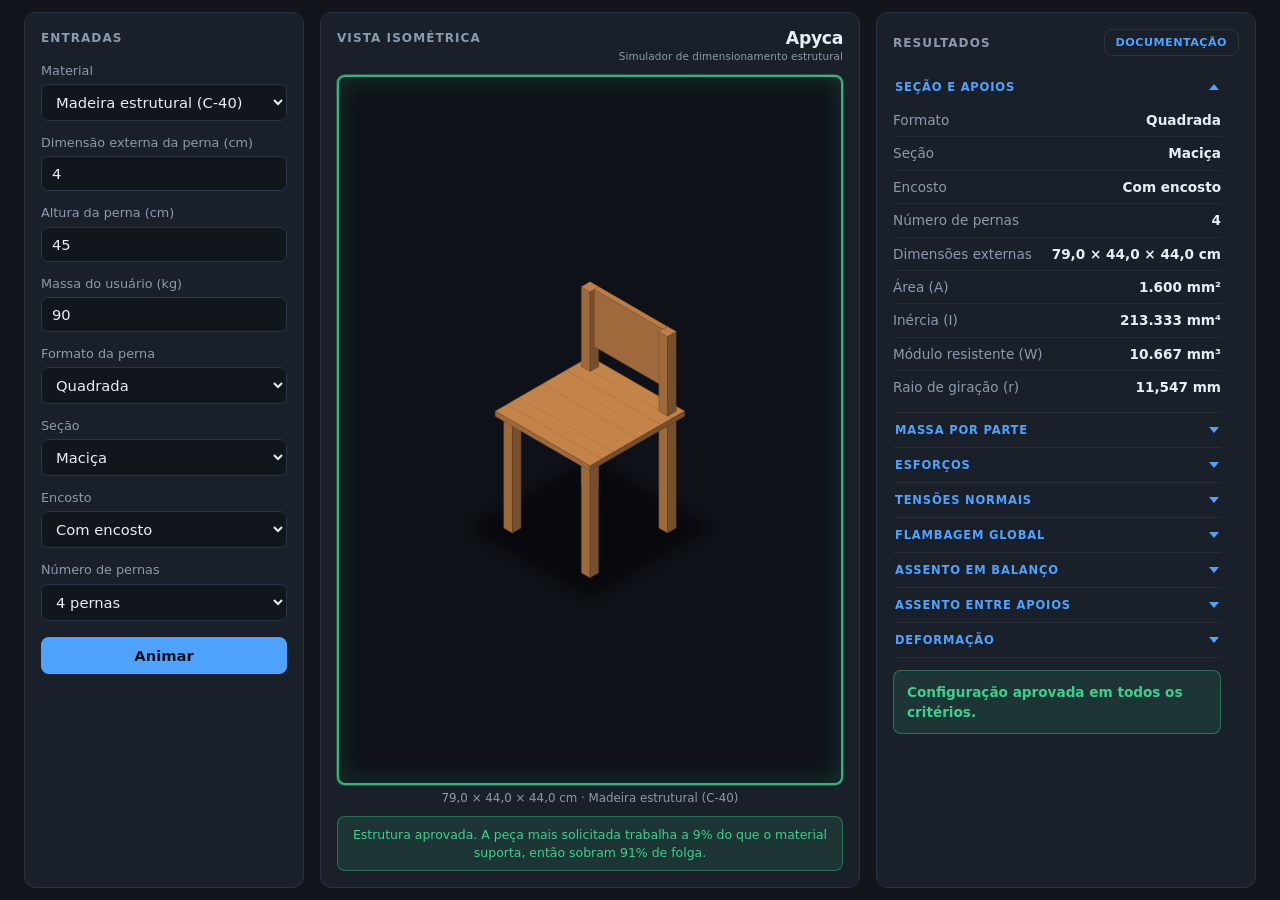
==== index.html @ f787b0fb "feat: restaura legenda de dimensoes e material sob a vista isometrica" ====
<!DOCTYPE html>
<html lang="pt-BR">
<head>
  <meta charset="UTF-8">
  <meta name="viewport" content="width=device-width, initial-scale=1.0">
  <title>Apyca — Simulador Estrutural</title>
  <link rel="stylesheet" href="css/style.css">
</head>
<body>

  <div id="erro-global"></div>

  <main class="layout">
    <section class="painel painel--entradas">
      <h2>Entradas</h2>
      <form id="form-cadeira" novalidate>
        <div class="campo">
          <label for="material">Material</label>
          <select id="material" name="material"></select>
        </div>

        <div class="campo">
          <label for="espessura">Dimensão externa da perna (cm)</label>
          <input id="espessura" name="espessura" type="number"
                 min="0.5" max="15" step="0.5" value="4">
        </div>

        <div class="campo">
          <label for="altura">Altura da perna (cm)</label>
          <input id="altura" name="altura" type="number"
                 min="20" max="120" step="1" value="45">
        </div>

        <div class="campo">
          <label for="massa">Massa do usuário (kg)</label>
          <input id="massa" name="massa" type="number"
                 min="10" max="250" step="1" value="90">
        </div>

        <div class="campo">
          <label for="forma">Formato da perna</label>
          <select id="forma" name="forma">
            <option value="quadrada" selected>Quadrada</option>
            <option value="redonda">Redonda</option>
          </select>
        </div>

        <div class="campo">
          <label for="secao">Seção</label>
          <select id="secao" name="secao">
            <option value="macica" selected>Maciça</option>
            <option value="tubular">Tubular (vazada)</option>
          </select>
        </div>

        <div class="campo" id="grupo-parede" hidden>
          <label for="parede">Parede do tubo (mm)</label>
          <input id="parede" name="parede" type="number"
                 min="0.5" max="75" step="0.5" value="3">
        </div>

        <div class="campo">
          <label for="encosto">Encosto</label>
          <select id="encosto" name="encosto">
            <option value="com" selected>Com encosto</option>
            <option value="sem">Sem encosto (banco)</option>
          </select>
        </div>

        <div class="campo">
          <label for="numPernas">Número de pernas</label>
          <select id="numPernas" name="numPernas">
            <option value="4" selected>4 pernas</option>
            <option value="1">1 perna (pedestal)</option>
          </select>
        </div>

        <button type="submit" class="botao botao--animar" id="botao-animar">
          Animar
        </button>
      </form>
    </section>

    <section class="painel painel--vista">
      <div class="topo-vista">
        <h2>Vista isométrica</h2>
        <div class="identidade">
          <span class="identidade__nome">Apyca</span>
          <span class="identidade__subtitulo">Simulador de dimensionamento estrutural</span>
        </div>
      </div>

      <div id="palco" class="palco"></div>

      <p id="legenda" class="legenda"></p>

      <p id="situacao" class="situacao" hidden></p>
    </section>

    <section class="painel painel--resultados">
      <div class="painel__cabecalho">
        <h2>Resultados</h2>
        <button type="button" class="botao botao--secundario botao--mini"
                id="abrir-memorial">Documentação</button>
      </div>
      <div id="resultado" class="resultado"></div>
    </section>
  </main>

  <dialog id="memorial-dialog" class="memorial">
    <div class="memorial__barra">
      <strong>Memorial de cálculo</strong>
      <div class="memorial__acoes">
        <button type="button" class="botao botao--secundario"
                id="memorial-imprimir">Imprimir</button>
        <button type="button" class="botao botao--secundario"
                id="memorial-fechar">Fechar</button>
      </div>
    </div>
    <div class="memorial__conteudo" id="memorial-conteudo"></div>
  </dialog>

  <script>
  (function(){
    var box = document.getElementById('erro-global');
    function show(msg){
      box.style.display = 'block';
      box.textContent += msg + '\n';
    }
    window.addEventListener('error', function(e){
      show('ERRO: ' + (e.message || 'falha de carregamento') +
           (e.filename ? '\n  em ' + e.filename + ':' + e.lineno : ''));
    }, true);
    window.addEventListener('unhandledrejection', function(e){
      show('PROMISE: ' + (e.reason && e.reason.message ? e.reason.message : e.reason));
    });
  })();
  </script>

  <script type="module" src="js/app.js"></script>
</body>
</html>
---- css/style.css ----
:root{
  --fundo:#12161c; --painel:#1a2029; --borda:#2a3341; --texto:#e7edf5;
  --fraco:#8b9aad; --acento:#4fa3ff; --ok:#3ecf8e; --erro:#f2555a;
}
*{box-sizing:border-box}

/* ---------- Janela travada ----------
 * body ocupa exatamente a altura da viewport e nao rola. Cada painel
 * administra o proprio conteudo; o palco encolhe para caber.
 * A excecao fica no media query do fim, onde volta o fluxo normal. */
body{
  margin:0;
  background:var(--fundo);
  color:var(--texto);
  font-family:system-ui,-apple-system,"Segoe UI",Roboto,sans-serif;
  line-height:1.5;
  height:100vh;
  height:100dvh;
  overflow:hidden;
}

.layout{
  display:grid;
  grid-template-columns:280px 1fr 380px;
  gap:16px;
  padding:12px 24px;
  height:100%;
  align-items:stretch;
}

.painel{
  background:var(--painel);
  border:1px solid var(--borda);
  border-radius:12px;
  padding:16px;
  display:flex;
  flex-direction:column;
  min-height:0;
}
.painel h2{
  margin:0 0 14px;
  font-size:.75rem;
  text-transform:uppercase;
  letter-spacing:.09em;
  color:var(--fraco);
  font-weight:600;
  flex:0 0 auto;
}

/* ---------- Coluna de entradas ---------- */
.painel--entradas{
  overflow-y:auto;
  scrollbar-width:thin;
  scrollbar-color:var(--borda) transparent;
}
.painel--entradas form{min-height:0}

/* ---------- Coluna da vista ---------- */
.painel--vista{overflow:hidden}

.topo-vista{
  display:flex;
  align-items:flex-start;
  justify-content:space-between;
  gap:16px;
  margin-bottom:12px;
  flex:0 0 auto;
}
.topo-vista h2{margin:0}

/* Identidade a direita do titulo: sai de baixo do desenho, onde
   empurrava o subtitulo para fora da tela. */
.identidade{
  text-align:right;
  line-height:1.12;
  flex:0 0 auto;
}
.identidade__nome{
  display:block;
  font-size:1.08rem;
  font-weight:700;
  letter-spacing:-.02em;
}
.identidade__subtitulo{
  display:block;
  margin-top:3px;
  font-size:.65rem;
  color:var(--fraco);
  letter-spacing:.01em;
}

/* ---------- Palco ----------
 * flex:1 com min-height:0 e o SVG em position:absolute fazem o desenho
 * letterboxar no espaco que sobrar. Nunca estoura a altura. */
.palco{
  position:relative;
  flex:1 1 auto;
  min-height:0;
  display:flex;
  align-items:center;
  justify-content:center;
  background:#0e1218;
  border-radius:8px;
  border:2px solid transparent;
  overflow:hidden;
  transition:border-color .25s ease, box-shadow .25s ease;
}
.palco svg{
  position:absolute;
  inset:0;
  display:block;
  width:100%;
  height:100%;
}
.palco__vazio{
  margin:0;
  padding:0 24px;
  max-width:34ch;
  text-align:center;
  font-size:.8rem;
  color:var(--fraco);
}

.palco--seguro{
  border-color:rgba(62,207,142,.85);
  box-shadow:0 0 0 1px rgba(62,207,142,.3),
             0 0 26px rgba(62,207,142,.18) inset;
}
.palco--risco{
  border-color:rgba(242,85,90,.9);
  box-shadow:0 0 0 1px rgba(242,85,90,.3),
             0 0 26px rgba(242,85,90,.18) inset;
}

/* ---------- Legenda de dimensões ----------
   Fica fora do palco porque a animação redesenha só o SVG durante a ruína.
   flex:0 0 auto garante que ela nunca seja comprimida: quem cede altura é
   o palco, que tem flex:1. nowrap + ellipsis evita que ela quebre em duas
   linhas em coluna estreita, o que roubaria altura do desenho. */
.legenda{
  flex:0 0 auto;
  margin:6px 0 0;
  text-align:center;
  font-size:.74rem;
  line-height:1.3;
  color:var(--fraco);
  font-variant-numeric:tabular-nums;
  white-space:nowrap;
  overflow:hidden;
  text-overflow:ellipsis;
}

/* ---------- Situacao em linguagem simples ---------- */
.situacao{
  flex:0 0 auto;
  margin:10px 0 0;
  padding:9px 12px;
  border-radius:8px;
  font-size:.78rem;
  line-height:1.4;
  text-align:center;
}
.situacao[hidden]{display:none}
.situacao--ok{
  background:rgba(62,207,142,.12);
  border:1px solid rgba(62,207,142,.4);
  color:var(--ok);
}
.situacao--risco{
  background:rgba(242,85,90,.12);
  border:1px solid rgba(242,85,90,.4);
  color:var(--erro);
}
.situacao--aviso{
  background:rgba(79,163,255,.12);
  border:1px solid rgba(79,163,255,.4);
  color:var(--acento);
}

/* ---------- Coluna de resultados ---------- */
.painel--resultados{overflow:hidden}

.painel__cabecalho{
  display:flex;
  align-items:center;
  justify-content:space-between;
  gap:12px;
  margin-bottom:14px;
  flex:0 0 auto;
}
.painel__cabecalho h2{margin:0}

.resultado{
  flex:1 1 auto;
  min-height:0;
  overflow-y:auto;
  overflow-x:hidden;
  padding-right:8px;
  scrollbar-gutter:stable;
  scrollbar-width:thin;
  scrollbar-color:var(--borda) transparent;
}
.resultado::-webkit-scrollbar{width:8px}
.resultado::-webkit-scrollbar-track{background:transparent}
.resultado::-webkit-scrollbar-thumb{background:var(--borda);border-radius:999px}
.resultado::-webkit-scrollbar-thumb:hover{background:#3a4658}

/* ---------- Gavetas ---------- */
.gaveta{border-bottom:1px solid rgba(42,51,65,.7)}

.gaveta__cabecalho{
  width:100%;
  display:flex;
  align-items:center;
  justify-content:space-between;
  gap:12px;
  padding:10px 2px;
  background:none;
  border:none;
  color:var(--acento);
  font-family:inherit;
  font-size:.72rem;
  font-weight:600;
  text-transform:uppercase;
  letter-spacing:.07em;
  text-align:left;
  cursor:pointer;
}
.gaveta__cabecalho:hover{color:#7dbcff}
.gaveta__cabecalho:focus-visible{
  outline:2px solid var(--acento);
  outline-offset:3px;
  border-radius:6px;
}

.gaveta__seta{
  flex:0 0 auto;
  width:0;
  height:0;
  border-left:5px solid transparent;
  border-right:5px solid transparent;
  border-top:6px solid currentColor;
  transition:transform .22s ease;
}
.gaveta.is-aberta .gaveta__seta{transform:rotate(180deg)}

.gaveta__corpo{padding-bottom:8px}
.gaveta__corpo[hidden]{display:none}

/* ---------- Linhas e veredito ---------- */
.linha{
  display:flex;
  justify-content:space-between;
  gap:14px;
  padding:6px 0;
  border-bottom:1px solid rgba(42,51,65,.6);
  font-size:.85rem;
}
.linha:last-child{border-bottom:none}
.rotulo{color:var(--fraco)}
.valor{font-variant-numeric:tabular-nums;font-weight:600;text-align:right}

.veredito{
  margin-top:12px;
  padding:11px 13px;
  border-radius:8px;
  font-size:.85rem;
  font-weight:600;
}
.veredito--ok{
  background:rgba(62,207,142,.12);
  border:1px solid rgba(62,207,142,.4);
  color:var(--ok);
}
.veredito--erro{
  background:rgba(242,85,90,.12);
  border:1px solid rgba(242,85,90,.4);
  color:var(--erro);
}
.veredito ul{margin:8px 0 0;padding-left:18px;font-weight:400}

.aviso-painel{
  margin:0;
  font-size:.82rem;
  color:var(--fraco);
  line-height:1.5;
}

/* ---------- Entradas ---------- */
.campo{margin-bottom:12px}
.campo[hidden]{display:none}
.campo label{display:block;font-size:.8rem;color:var(--fraco);margin-bottom:4px}
.campo input,.campo select{
  width:100%;
  padding:8px 10px;
  background:#11161d;
  border:1px solid var(--borda);
  border-radius:7px;
  color:var(--texto);
  font-size:.92rem;
  font-family:inherit;
}
.campo input::placeholder{color:#5b6675}
.campo input:focus,.campo select:focus{outline:none;border-color:var(--acento)}

.botao{
  width:100%;
  padding:10px;
  margin-top:4px;
  background:var(--acento);
  color:#08121f;
  border:none;
  border-radius:8px;
  font-size:.92rem;
  font-weight:650;
  cursor:pointer;
  font-family:inherit;
}
.botao:hover{filter:brightness(1.08)}
.botao--secundario{background:transparent;color:var(--acento);border:1px solid var(--borda)}
.botao--secundario:hover{background:rgba(79,163,255,.1);filter:none}
.botao--mini{
  width:auto;
  padding:6px 11px;
  margin:0;
  font-size:.7rem;
  letter-spacing:.04em;
  text-transform:uppercase;
}
.botao--acao{
  letter-spacing:.05em;
  text-transform:uppercase;
  font-size:.8rem;
}

/* ---------- Joinhas flutuantes ---------- */
.joinhas{
  position:fixed;
  inset:0;
  z-index:80;
  pointer-events:none;
  overflow:hidden;
}
.joinha{
  position:absolute;
  bottom:-14vh;
  line-height:1;
  opacity:0;
  will-change:transform,opacity;
  filter:drop-shadow(0 3px 8px rgba(0,0,0,.45));
  animation:joinha-sobe var(--dur,2200ms) cubic-bezier(.22,.68,.32,1)
            var(--atraso,0ms) forwards;
}
@keyframes joinha-sobe{
  0%{
    opacity:0;
    transform:translate3d(0,0,0) scale(.55) rotate(0deg);
  }
  14%{opacity:1}
  68%{
    opacity:1;
    transform:translate3d(calc(var(--deriva,0px) * .55),-72vh,0)
              scale(1) rotate(calc(var(--giro,0deg) * .5));
  }
  100%{
    opacity:0;
    transform:translate3d(var(--deriva,0px),-118vh,0)
              scale(1.06) rotate(var(--giro,0deg));
  }
}
@media(prefers-reduced-motion: reduce){
  .joinha{animation:none;opacity:0}
}

/* ---------- Faixa de erro ---------- */
#erro-global{
  display:none;
  position:fixed;
  left:16px;
  right:16px;
  bottom:16px;
  z-index:90;
  padding:14px 16px;
  border-radius:8px;
  background:rgba(242,85,90,.14);
  border:1px solid rgba(242,85,90,.5);
  color:#ffd7d8;
  font-family:ui-monospace,monospace;
  font-size:.82rem;
  white-space:pre-wrap;
}

/* ---------- Diálogo do memorial ---------- */
dialog.memorial{
  width:min(880px,94vw);
  max-height:88vh;
  padding:0;
  border:1px solid var(--borda);
  border-radius:12px;
  background:#fff;
  color:#111;
}
dialog.memorial::backdrop{background:rgba(0,0,0,.62)}

.memorial__barra{
  position:sticky;
  top:0;
  z-index:2;
  display:flex;
  align-items:center;
  justify-content:space-between;
  gap:12px;
  padding:12px 20px;
  background:var(--painel);
  color:var(--texto);
  border-bottom:1px solid var(--borda);
}
.memorial__barra strong{
  font-size:.78rem;
  text-transform:uppercase;
  letter-spacing:.08em;
}
.memorial__acoes{display:flex;gap:8px}
.memorial__acoes .botao{padding:7px 13px;font-size:.8rem;margin:0;width:auto}

.memorial__conteudo{
  padding:30px 38px 42px;
  overflow-y:auto;
  max-height:calc(88vh - 57px);
  scrollbar-gutter:stable;
}

/* ---------- Documento do memorial ---------- */
.memorial__conteudo h1{font-size:1.35rem;margin:0 0 4px;letter-spacing:-.01em}
.memorial__conteudo .mem-sub{
  color:#5a6472;
  font-size:.85rem;
  margin:0 0 24px;
  padding-bottom:12px;
  border-bottom:1px solid #cfd6e0;
}

.mem-figura{margin:0 auto 26px;text-align:center;break-inside:avoid}
.mem-figura__palco{
  display:block;
  width:100%;
  max-width:360px;
  margin:0 auto;
  padding:0;
  border:none;
  background:transparent;
  line-height:0;
}
.mem-figura__palco svg{display:block;width:100%;height:auto}
.mem-figura__legenda{
  margin:8px 0 0;
  font-size:.76rem;
  color:#4a5460;
  line-height:1.4;
  font-variant-numeric:tabular-nums;
}
.mem-figura__legenda strong{color:#2a3440}
.mem-figura__eixos{color:#6b7480;font-size:.71rem}

.mem-sec{margin:0 0 24px}
.mem-sec h2{
  font-size:.8rem;
  text-transform:uppercase;
  letter-spacing:.06em;
  color:#1a4f8f;
  margin:0 0 10px;
  padding-bottom:5px;
  border-bottom:1px solid #cfd6e0;
}

.mem-tab{width:100%;border-collapse:collapse;font-size:.79rem}
.mem-tab caption{
  caption-side:top;
  text-align:left;
  font-weight:600;
  font-size:.76rem;
  color:#3a4450;
  padding-bottom:5px;
}
.mem-tab th,.mem-tab td{
  padding:5px 8px;
  border-bottom:1px solid #e3e8ee;
  text-align:left;
  vertical-align:top;
}
.mem-tab th{font-weight:500;color:#2a3440}
.mem-tab thead th{
  font-size:.7rem;
  text-transform:uppercase;
  letter-spacing:.04em;
  color:#5a6472;
  border-bottom:1px solid #cfd6e0;
}
.mem-tab .num{
  text-align:right;
  font-variant-numeric:tabular-nums;
  white-space:nowrap;
  font-weight:600;
}
.mem-tab .form{font-family:ui-monospace,monospace;font-size:.74rem;color:#2a3440}
.mem-tab .subst{font-family:ui-monospace,monospace;font-size:.71rem;color:#5a6472}
.mem-tab .un{color:#6b7480;font-size:.71rem;font-weight:400}

.mem-parecer{padding:11px 15px;border-radius:8px;font-size:.84rem;font-weight:600;margin:0}
.mem-parecer--ok{background:#e8f8f0;border:1px solid #a8dfc4;color:#1c7a52}
.mem-parecer--erro{background:#fdecec;border:1px solid #f3b8b8;color:#a02222}
.mem-parecer ul{margin:7px 0 0;padding-left:18px;font-weight:400}

.mem-notas{font-size:.77rem;color:#4a5460;margin:0;padding-left:18px}
.mem-notas li{margin-bottom:6px}
.mem-alerta{
  padding:12px 14px;
  background:#fdecec;
  border:1px solid #f3b8b8;
  color:#a02222;
  border-radius:8px;
  font-size:.84rem;
}

/* ---------- Telas estreitas ou baixas: volta o fluxo normal ---------- */
@media(max-width:1180px),(max-height:640px){
  body{
    height:auto;
    overflow-y:auto;
    scrollbar-gutter:stable;
  }
  .layout{
    grid-template-columns:1fr;
    height:auto;
    padding:12px 16px 20px;
  }
  .painel--entradas{overflow:visible}
  .palco{min-height:clamp(240px,52vh,420px)}
  .painel--resultados{height:auto}
  .resultado{overflow:visible;max-height:none;padding-right:0;scrollbar-gutter:auto}
  .topo-vista{flex-direction:column;gap:6px}
  .identidade{text-align:left}
}

/* ---------- Impressão ---------- */
@media print{
  @page{size:A4;margin:18mm}

  body{background:#fff;color:#000;height:auto;overflow:visible}
  body > *:not(dialog.memorial){display:none !important}

  .joinhas{display:none !important}

  dialog.memorial{
    position:static;
    width:auto;
    max-width:none;
    max-height:none;
    margin:0;
    padding:0;
    border:none;
    border-radius:0;
    box-shadow:none;
    background:#fff;
    color:#000;
  }
  dialog.memorial::backdrop{display:none}

  .memorial__barra{display:none !important}
  .memorial__conteudo{max-height:none;overflow:visible;padding:0;scrollbar-gutter:auto}

  .mem-figura__palco{max-width:76mm}
  .mem-sec{break-inside:avoid}
  .mem-tab{font-size:.75rem}
  .mem-tab thead{display:table-header-group}
}
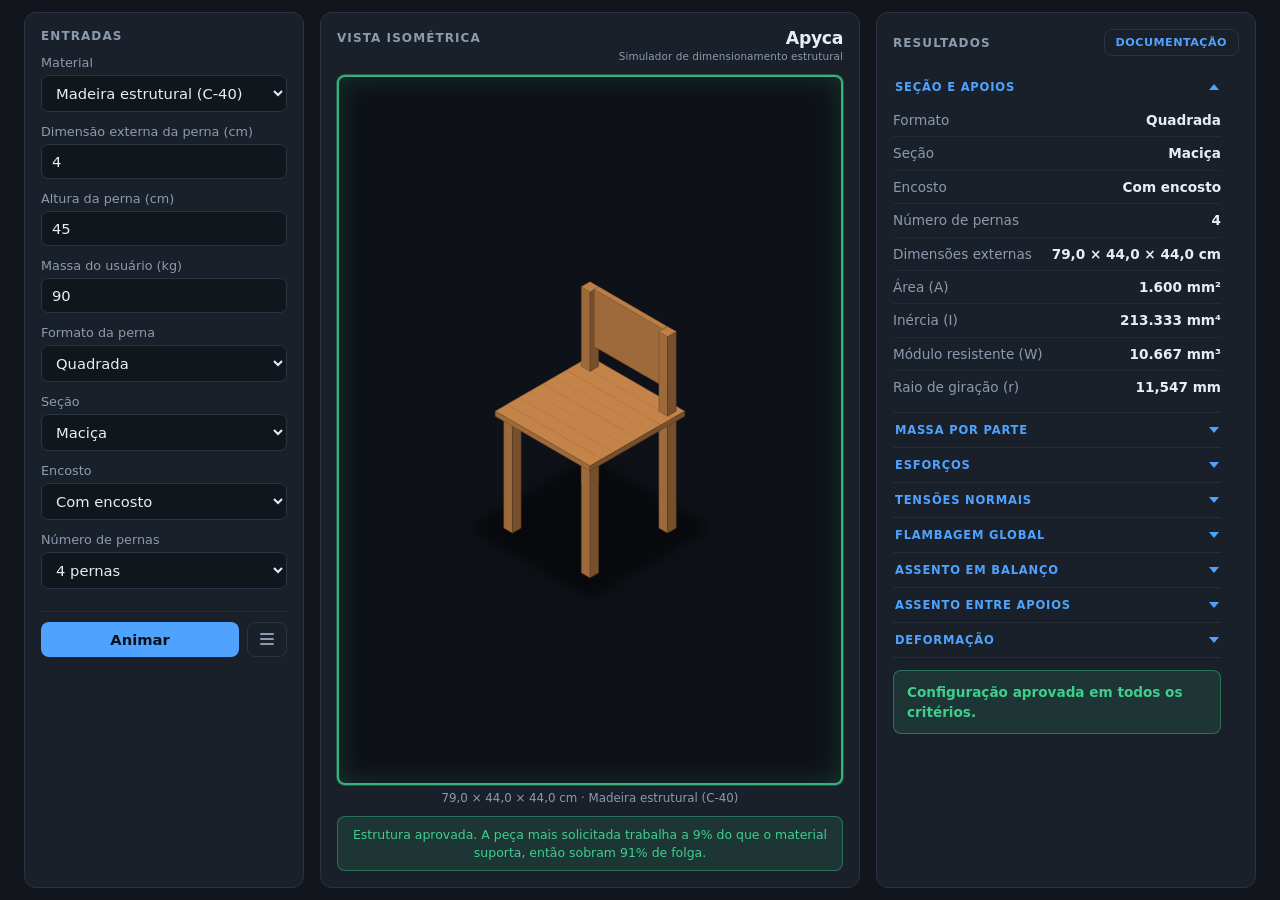
==== commit efeaad06: "feat: DCL com geometria real, assento isolado e trilha para leigos" ====
--- a/index.html
+++ b/index.html
@@ -75,10 +75,27 @@
           </select>
         </div>
 
-        <button type="submit" class="botao botao--animar" id="botao-animar">
-          Animar
+      </form>
+
+      <div class="acoes-entrada">
+        <button type="submit" form="form-cadeira" class="botao botao--animar"
+                id="botao-animar">Animar</button>
+
+        <button type="button" class="menu-lateral__botao" id="menu-botao"
+                aria-expanded="false" aria-controls="menu-painel"
+                aria-label="Mais opções">
+          <span class="menu-lateral__icone" aria-hidden="true">
+            <i></i><i></i><i></i>
+          </span>
         </button>
-      </form>
+      </div>
+
+      <div class="menu-lateral__painel" id="menu-painel" hidden>
+        <button type="button" class="menu-lateral__item" id="item-graficos">
+          <span>Ir para Gráficos</span>
+          <span class="menu-lateral__dica">nova aba</span>
+        </button>
+      </div>
     </section>
 
     <section class="painel painel--vista">
--- a/css/style.css
+++ b/css/style.css
@@ -54,6 +54,24 @@
   scrollbar-color:var(--borda) transparent;
 }
 .painel--entradas form{min-height:0}
+
+/* ---------- Entradas compactas ----------
+   Espaçamento reduzido para os oito campos, o botão e o menu caberem
+   no painel sem rolagem em telas de 768 px de altura. */
+.painel--entradas{padding:14px 16px}
+.painel--entradas h2{margin:0 0 10px}
+
+.campo{margin-bottom:7px}
+.campo label{
+  margin-bottom:3px;
+  font-size:.76rem;
+  line-height:1.25;
+}
+.campo input,
+.campo select{
+  padding:6px 9px;
+  font-size:.88rem;
+}
 
 /* ---------- Coluna da vista ---------- */
 .painel--vista{overflow:hidden}
@@ -441,6 +459,20 @@
 }
 
 .mem-figura{margin:0 auto 26px;text-align:center;break-inside:avoid}
+/* ---------- Prancha do desenho técnico ----------
+   O viewBox tem proporção alta (quatro vistas empilhadas), então a prancha
+   usa largura maior que a figura isométrica e ganha sua própria página na
+   impressão. */
+.mem-figura--tecnico{max-width:none}
+
+.mem-figura__prancha{
+  display:block;
+  width:100%;
+  max-width:580px;
+  margin:0 auto;
+  line-height:0;
+}
+.mem-figura__prancha svg{display:block;width:100%;height:auto}
 .mem-figura__palco{
   display:block;
   width:100%;
@@ -542,6 +574,114 @@
   .identidade{text-align:left}
 }
 
+/* ---------- Barra de ações: Animar + menu ----------
+   O hambúrguer fica ao lado do botão, na mesma linha. Antes ele ocupava
+   uma linha inteira e encostava na base do botão, dando impressão de
+   sobreposição. */
+.acoes-entrada{
+  display:flex;
+  align-items:stretch;
+  gap:8px;
+  margin-top:10px;
+  padding-top:10px;
+  border-top:1px solid rgba(42,51,65,.7);
+  flex:0 0 auto;
+}
+
+.acoes-entrada .botao{
+  width:auto;
+  flex:1 1 auto;
+  margin:0;
+  padding:9px 12px;
+}
+
+.menu-lateral__botao{
+  flex:0 0 auto;
+  width:40px;
+  display:flex;
+  align-items:center;
+  justify-content:center;
+  padding:0;
+  background:transparent;
+  border:1px solid var(--borda);
+  border-radius:8px;
+  color:var(--fraco);
+  cursor:pointer;
+  transition:border-color .18s ease, color .18s ease;
+}
+.menu-lateral__botao:hover{
+  border-color:var(--acento);
+  color:var(--texto);
+}
+.menu-lateral__botao:focus-visible{
+  outline:2px solid var(--acento);
+  outline-offset:2px;
+}
+
+.menu-lateral__icone{
+  display:flex;
+  flex-direction:column;
+  gap:3px;
+}
+.menu-lateral__icone i{
+  display:block;
+  width:14px;
+  height:2px;
+  background:currentColor;
+  border-radius:1px;
+  transition:transform .2s ease, opacity .2s ease;
+}
+.menu-lateral__botao[aria-expanded="true"] .menu-lateral__icone i:nth-child(1){
+  transform:translateY(5px) rotate(45deg);
+}
+.menu-lateral__botao[aria-expanded="true"] .menu-lateral__icone i:nth-child(2){
+  opacity:0;
+}
+.menu-lateral__botao[aria-expanded="true"] .menu-lateral__icone i:nth-child(3){
+  transform:translateY(-5px) rotate(-45deg);
+}
+
+.menu-lateral__painel{
+  margin-top:8px;
+  padding:4px;
+  background:#11161d;
+  border:1px solid var(--borda);
+  border-radius:8px;
+  flex:0 0 auto;
+}
+.menu-lateral__painel[hidden]{display:none}
+
+.menu-lateral__item{
+  width:100%;
+  display:flex;
+  align-items:center;
+  justify-content:space-between;
+  gap:10px;
+  padding:9px 10px;
+  background:transparent;
+  border:none;
+  border-radius:6px;
+  color:var(--acento);
+  font-family:inherit;
+  font-size:.82rem;
+  font-weight:600;
+  text-align:left;
+  cursor:pointer;
+}
+.menu-lateral__item:hover{background:rgba(79,163,255,.12)}
+.menu-lateral__item:focus-visible{
+  outline:2px solid var(--acento);
+  outline-offset:-2px;
+}
+
+.menu-lateral__dica{
+  font-size:.66rem;
+  font-weight:400;
+  color:var(--fraco);
+  text-transform:uppercase;
+  letter-spacing:.04em;
+}
+
 /* ---------- Impressão ---------- */
 @media print{
   @page{size:A4;margin:18mm}
@@ -570,6 +710,7 @@
   .memorial__conteudo{max-height:none;overflow:visible;padding:0;scrollbar-gutter:auto}
 
   .mem-figura__palco{max-width:76mm}
+  .mem-figura__prancha{max-width:150mm}
   .mem-sec{break-inside:avoid}
   .mem-tab{font-size:.75rem}
   .mem-tab thead{display:table-header-group}
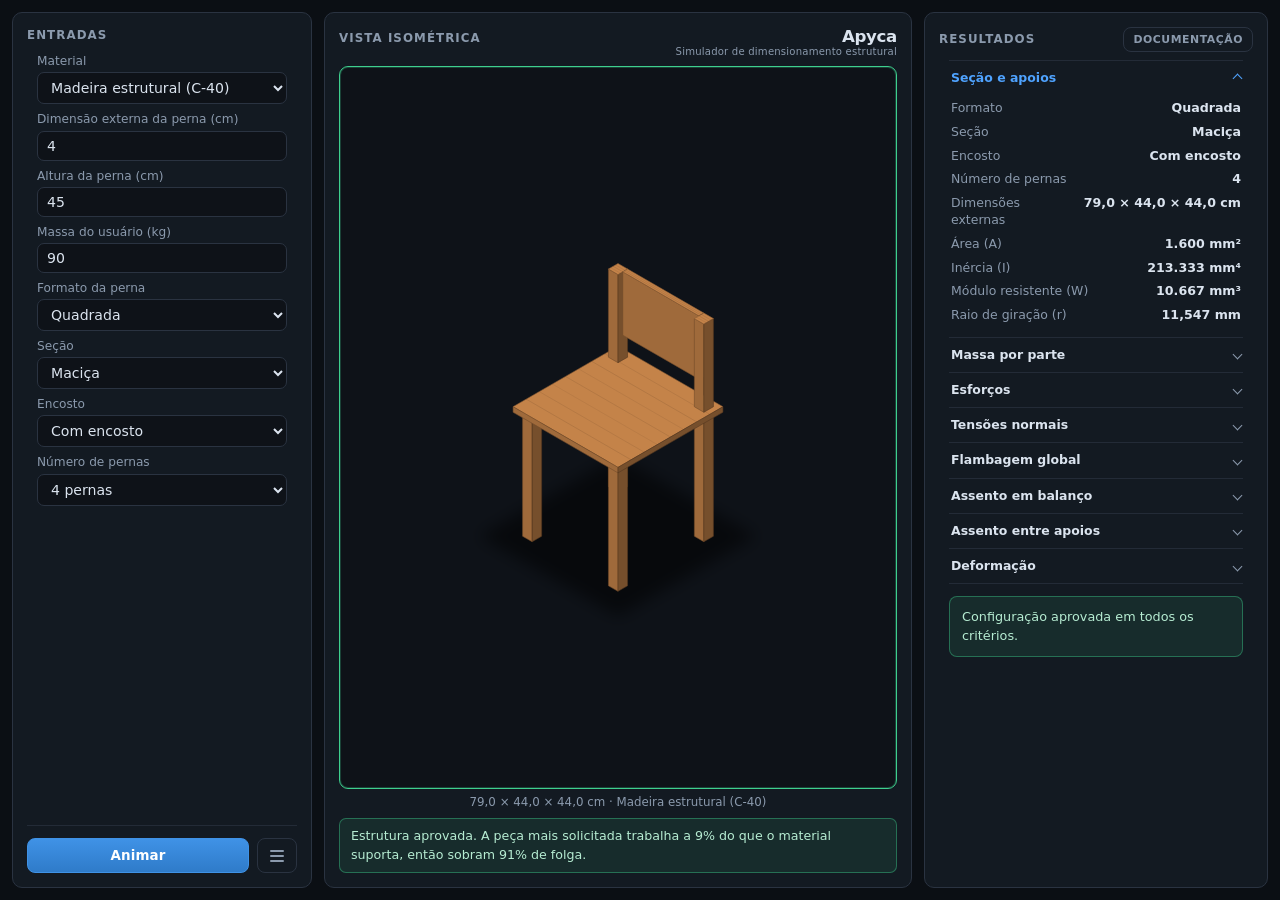
==== commit 56a8cd74: "fix: impressao do memorial imprime o documento completo fora do dialogo" ====
--- a/index.html
+++ b/index.html
@@ -6,6 +6,8 @@
   <title>Apyca — Simulador Estrutural</title>
   <link rel="stylesheet" href="css/style.css">
 </head>
+
+
 <body>
 
   <div id="erro-global"></div>
@@ -155,5 +157,11 @@
   </script>
 
   <script type="module" src="js/app.js"></script>
+
+    <!-- Copia do memorial usada apenas na impressao.
+       Fica fora do dialogo de proposito: elemento na top layer e recortado
+       pela area de rolagem, o que cortava o inicio do documento no papel. -->
+  <div id="memorial-print" class="memorial__conteudo" aria-hidden="true"></div>
+  
 </body>
 </html>
--- a/css/style.css
+++ b/css/style.css
@@ -1,599 +1,226 @@
+/* ==========================================================================
+   Apyca — folha de estilo única
+   Simulador travado na viewport: nenhum painel rola como um todo.
+   Apenas a lista de campos e a lista de resultados têm rolagem própria.
+   ========================================================================== */
+
 :root{
-  --fundo:#12161c; --painel:#1a2029; --borda:#2a3341; --texto:#e7edf5;
-  --fraco:#8b9aad; --acento:#4fa3ff; --ok:#3ecf8e; --erro:#f2555a;
-}
-*{box-sizing:border-box}
-
-/* ---------- Janela travada ----------
- * body ocupa exatamente a altura da viewport e nao rola. Cada painel
- * administra o proprio conteudo; o palco encolhe para caber.
- * A excecao fica no media query do fim, onde volta o fluxo normal. */
+  --fundo:#0b0f14;
+  --painel:#131a22;
+  --borda:#2a3341;
+  --acento:#4fa3ff;
+  --texto:#dbe4ef;
+  --fraco:#8b9aad;
+  --ok:#3ecf8e;
+  --erro:#f2555a;
+  --aviso:#f0b429;
+  --raio:10px;
+}
+
+*,*::before,*::after{box-sizing:border-box}
+
+html,body{height:100%}
+
 body{
   margin:0;
+  height:100vh;
+  overflow:hidden;
+  display:flex;
+  flex-direction:column;
   background:var(--fundo);
   color:var(--texto);
   font-family:system-ui,-apple-system,"Segoe UI",Roboto,sans-serif;
-  line-height:1.5;
-  height:100vh;
-  height:100dvh;
-  overflow:hidden;
-}
+  font-size:15px;
+  line-height:1.45;
+  -webkit-font-smoothing:antialiased;
+}
+
+/* Caixa de erro de carregamento */
+#erro-global{
+  display:none;
+  position:fixed;
+  left:0;right:0;bottom:0;
+  z-index:9999;
+  max-height:38vh;
+  overflow:auto;
+  padding:10px 14px;
+  background:rgba(242,85,90,.14);
+  border-top:1px solid rgba(242,85,90,.5);
+  color:#ffd7d9;
+  font-family:ui-monospace,SFMono-Regular,Menlo,monospace;
+  font-size:.74rem;
+  white-space:pre-wrap;
+}
+
+/* ==========================================================================
+   Grade geral
+   ========================================================================== */
 
 .layout{
+  flex:1 1 auto;
+  min-height:0;
   display:grid;
-  grid-template-columns:280px 1fr 380px;
-  gap:16px;
-  padding:12px 24px;
-  height:100%;
-  align-items:stretch;
+  grid-template-columns:300px minmax(360px,1fr) 344px;
+  gap:12px;
+  padding:12px;
 }
 
 .painel{
+  min-height:0;
+  min-width:0;
+  display:flex;
+  flex-direction:column;
   background:var(--painel);
   border:1px solid var(--borda);
-  border-radius:12px;
-  padding:16px;
-  display:flex;
-  flex-direction:column;
-  min-height:0;
-}
-.painel h2{
-  margin:0 0 14px;
-  font-size:.75rem;
+  border-radius:var(--raio);
+  padding:14px 16px;
+  overflow:hidden;
+}
+
+.painel > h2{
+  flex:0 0 auto;
+  margin:0 0 10px;
+  font-size:.74rem;
   text-transform:uppercase;
   letter-spacing:.09em;
   color:var(--fraco);
   font-weight:600;
-  flex:0 0 auto;
-}
-
-/* ---------- Coluna de entradas ---------- */
+}
+
+/* ==========================================================================
+   Painel de entradas
+   O painel NÃO rola. Quem rola é o formulário, para que a barra de ações e o
+   menu fiquem sempre ancorados no rodapé do painel.
+   ========================================================================== */
+
 .painel--entradas{
-  overflow-y:auto;
-  scrollbar-width:thin;
-  scrollbar-color:var(--borda) transparent;
-}
-.painel--entradas form{min-height:0}
-
-/* ---------- Entradas compactas ----------
-   Espaçamento reduzido para os oito campos, o botão e o menu caberem
-   no painel sem rolagem em telas de 768 px de altura. */
-.painel--entradas{padding:14px 16px}
-.painel--entradas h2{margin:0 0 10px}
-
-.campo{margin-bottom:7px}
-.campo label{
-  margin-bottom:3px;
-  font-size:.76rem;
-  line-height:1.25;
-}
-.campo input,
-.campo select{
-  padding:6px 9px;
-  font-size:.88rem;
-}
-
-/* ---------- Coluna da vista ---------- */
-.painel--vista{overflow:hidden}
-
-.topo-vista{
   display:flex;
-  align-items:flex-start;
-  justify-content:space-between;
-  gap:16px;
-  margin-bottom:12px;
-  flex:0 0 auto;
-}
-.topo-vista h2{margin:0}
-
-/* Identidade a direita do titulo: sai de baixo do desenho, onde
-   empurrava o subtitulo para fora da tela. */
-.identidade{
-  text-align:right;
-  line-height:1.12;
-  flex:0 0 auto;
-}
-.identidade__nome{
-  display:block;
-  font-size:1.08rem;
-  font-weight:700;
-  letter-spacing:-.02em;
-}
-.identidade__subtitulo{
-  display:block;
-  margin-top:3px;
-  font-size:.65rem;
-  color:var(--fraco);
-  letter-spacing:.01em;
-}
-
-/* ---------- Palco ----------
- * flex:1 com min-height:0 e o SVG em position:absolute fazem o desenho
- * letterboxar no espaco que sobrar. Nunca estoura a altura. */
-.palco{
-  position:relative;
-  flex:1 1 auto;
-  min-height:0;
-  display:flex;
-  align-items:center;
-  justify-content:center;
-  background:#0e1218;
-  border-radius:8px;
-  border:2px solid transparent;
+  flex-direction:column;
   overflow:hidden;
-  transition:border-color .25s ease, box-shadow .25s ease;
-}
-.palco svg{
-  position:absolute;
-  inset:0;
-  display:block;
-  width:100%;
-  height:100%;
-}
-.palco__vazio{
-  margin:0;
-  padding:0 24px;
-  max-width:34ch;
-  text-align:center;
-  font-size:.8rem;
-  color:var(--fraco);
-}
-
-.palco--seguro{
-  border-color:rgba(62,207,142,.85);
-  box-shadow:0 0 0 1px rgba(62,207,142,.3),
-             0 0 26px rgba(62,207,142,.18) inset;
-}
-.palco--risco{
-  border-color:rgba(242,85,90,.9);
-  box-shadow:0 0 0 1px rgba(242,85,90,.3),
-             0 0 26px rgba(242,85,90,.18) inset;
-}
-
-/* ---------- Legenda de dimensões ----------
-   Fica fora do palco porque a animação redesenha só o SVG durante a ruína.
-   flex:0 0 auto garante que ela nunca seja comprimida: quem cede altura é
-   o palco, que tem flex:1. nowrap + ellipsis evita que ela quebre em duas
-   linhas em coluna estreita, o que roubaria altura do desenho. */
-.legenda{
-  flex:0 0 auto;
-  margin:6px 0 0;
-  text-align:center;
-  font-size:.74rem;
-  line-height:1.3;
-  color:var(--fraco);
-  font-variant-numeric:tabular-nums;
-  white-space:nowrap;
-  overflow:hidden;
-  text-overflow:ellipsis;
-}
-
-/* ---------- Situacao em linguagem simples ---------- */
-.situacao{
-  flex:0 0 auto;
-  margin:10px 0 0;
-  padding:9px 12px;
-  border-radius:8px;
-  font-size:.78rem;
-  line-height:1.4;
-  text-align:center;
-}
-.situacao[hidden]{display:none}
-.situacao--ok{
-  background:rgba(62,207,142,.12);
-  border:1px solid rgba(62,207,142,.4);
-  color:var(--ok);
-}
-.situacao--risco{
-  background:rgba(242,85,90,.12);
-  border:1px solid rgba(242,85,90,.4);
-  color:var(--erro);
-}
-.situacao--aviso{
-  background:rgba(79,163,255,.12);
-  border:1px solid rgba(79,163,255,.4);
-  color:var(--acento);
-}
-
-/* ---------- Coluna de resultados ---------- */
-.painel--resultados{overflow:hidden}
-
-.painel__cabecalho{
-  display:flex;
-  align-items:center;
-  justify-content:space-between;
-  gap:12px;
-  margin-bottom:14px;
-  flex:0 0 auto;
-}
-.painel__cabecalho h2{margin:0}
-
-.resultado{
+  padding:14px 16px;
+}
+
+#form-cadeira{
   flex:1 1 auto;
   min-height:0;
   overflow-y:auto;
   overflow-x:hidden;
-  padding-right:8px;
+  padding-right:6px;
   scrollbar-gutter:stable;
   scrollbar-width:thin;
-  scrollbar-color:var(--borda) transparent;
-}
-.resultado::-webkit-scrollbar{width:8px}
-.resultado::-webkit-scrollbar-track{background:transparent}
-.resultado::-webkit-scrollbar-thumb{background:var(--borda);border-radius:999px}
-.resultado::-webkit-scrollbar-thumb:hover{background:#3a4658}
-
-/* ---------- Gavetas ---------- */
-.gaveta{border-bottom:1px solid rgba(42,51,65,.7)}
-
-.gaveta__cabecalho{
+  scrollbar-color:rgba(139,154,173,.32) transparent;
+}
+
+#form-cadeira::-webkit-scrollbar{width:8px}
+#form-cadeira::-webkit-scrollbar-track{background:transparent}
+#form-cadeira::-webkit-scrollbar-thumb{
+  background:rgba(139,154,173,.26);
+  border-radius:4px;
+}
+#form-cadeira::-webkit-scrollbar-thumb:hover{
+  background:rgba(139,154,173,.46);
+}
+
+.campo{margin-bottom:7px}
+.campo:last-of-type{margin-bottom:2px}
+
+.campo label{
+  display:block;
+  margin-bottom:3px;
+  font-size:.76rem;
+  line-height:1.25;
+  color:var(--fraco);
+}
+
+.campo input,
+.campo select{
   width:100%;
-  display:flex;
-  align-items:center;
-  justify-content:space-between;
-  gap:12px;
-  padding:10px 2px;
-  background:none;
-  border:none;
-  color:var(--acento);
-  font-family:inherit;
-  font-size:.72rem;
-  font-weight:600;
-  text-transform:uppercase;
-  letter-spacing:.07em;
-  text-align:left;
-  cursor:pointer;
-}
-.gaveta__cabecalho:hover{color:#7dbcff}
-.gaveta__cabecalho:focus-visible{
-  outline:2px solid var(--acento);
-  outline-offset:3px;
-  border-radius:6px;
-}
-
-.gaveta__seta{
-  flex:0 0 auto;
-  width:0;
-  height:0;
-  border-left:5px solid transparent;
-  border-right:5px solid transparent;
-  border-top:6px solid currentColor;
-  transition:transform .22s ease;
-}
-.gaveta.is-aberta .gaveta__seta{transform:rotate(180deg)}
-
-.gaveta__corpo{padding-bottom:8px}
-.gaveta__corpo[hidden]{display:none}
-
-/* ---------- Linhas e veredito ---------- */
-.linha{
-  display:flex;
-  justify-content:space-between;
-  gap:14px;
-  padding:6px 0;
-  border-bottom:1px solid rgba(42,51,65,.6);
-  font-size:.85rem;
-}
-.linha:last-child{border-bottom:none}
-.rotulo{color:var(--fraco)}
-.valor{font-variant-numeric:tabular-nums;font-weight:600;text-align:right}
-
-.veredito{
-  margin-top:12px;
-  padding:11px 13px;
-  border-radius:8px;
-  font-size:.85rem;
-  font-weight:600;
-}
-.veredito--ok{
-  background:rgba(62,207,142,.12);
-  border:1px solid rgba(62,207,142,.4);
-  color:var(--ok);
-}
-.veredito--erro{
-  background:rgba(242,85,90,.12);
-  border:1px solid rgba(242,85,90,.4);
-  color:var(--erro);
-}
-.veredito ul{margin:8px 0 0;padding-left:18px;font-weight:400}
-
-.aviso-painel{
-  margin:0;
-  font-size:.82rem;
-  color:var(--fraco);
-  line-height:1.5;
-}
-
-/* ---------- Entradas ---------- */
-.campo{margin-bottom:12px}
-.campo[hidden]{display:none}
-.campo label{display:block;font-size:.8rem;color:var(--fraco);margin-bottom:4px}
-.campo input,.campo select{
-  width:100%;
-  padding:8px 10px;
-  background:#11161d;
+  padding:6px 9px;
+  background:#0e1218;
   border:1px solid var(--borda);
   border-radius:7px;
   color:var(--texto);
-  font-size:.92rem;
   font-family:inherit;
-}
-.campo input::placeholder{color:#5b6675}
-.campo input:focus,.campo select:focus{outline:none;border-color:var(--acento)}
-
-.botao{
-  width:100%;
-  padding:10px;
-  margin-top:4px;
-  background:var(--acento);
-  color:#08121f;
-  border:none;
-  border-radius:8px;
-  font-size:.92rem;
-  font-weight:650;
-  cursor:pointer;
-  font-family:inherit;
-}
-.botao:hover{filter:brightness(1.08)}
-.botao--secundario{background:transparent;color:var(--acento);border:1px solid var(--borda)}
-.botao--secundario:hover{background:rgba(79,163,255,.1);filter:none}
-.botao--mini{
-  width:auto;
-  padding:6px 11px;
+  font-size:.88rem;
+  font-variant-numeric:tabular-nums;
+  transition:border-color .16s ease, box-shadow .16s ease;
+}
+
+.campo input:focus,
+.campo select:focus{
+  outline:none;
+  border-color:var(--acento);
+  box-shadow:0 0 0 2px rgba(79,163,255,.18);
+}
+
+.campo input[type="number"]{-moz-appearance:textfield}
+.campo input[type="number"]::-webkit-outer-spin-button,
+.campo input[type="number"]::-webkit-inner-spin-button{
+  -webkit-appearance:none;
   margin:0;
-  font-size:.7rem;
-  letter-spacing:.04em;
-  text-transform:uppercase;
-}
-.botao--acao{
-  letter-spacing:.05em;
-  text-transform:uppercase;
-  font-size:.8rem;
-}
-
-/* ---------- Joinhas flutuantes ---------- */
-.joinhas{
-  position:fixed;
-  inset:0;
-  z-index:80;
-  pointer-events:none;
-  overflow:hidden;
-}
-.joinha{
-  position:absolute;
-  bottom:-14vh;
-  line-height:1;
-  opacity:0;
-  will-change:transform,opacity;
-  filter:drop-shadow(0 3px 8px rgba(0,0,0,.45));
-  animation:joinha-sobe var(--dur,2200ms) cubic-bezier(.22,.68,.32,1)
-            var(--atraso,0ms) forwards;
-}
-@keyframes joinha-sobe{
-  0%{
-    opacity:0;
-    transform:translate3d(0,0,0) scale(.55) rotate(0deg);
-  }
-  14%{opacity:1}
-  68%{
-    opacity:1;
-    transform:translate3d(calc(var(--deriva,0px) * .55),-72vh,0)
-              scale(1) rotate(calc(var(--giro,0deg) * .5));
-  }
-  100%{
-    opacity:0;
-    transform:translate3d(var(--deriva,0px),-118vh,0)
-              scale(1.06) rotate(var(--giro,0deg));
-  }
-}
-@media(prefers-reduced-motion: reduce){
-  .joinha{animation:none;opacity:0}
-}
-
-/* ---------- Faixa de erro ---------- */
-#erro-global{
-  display:none;
-  position:fixed;
-  left:16px;
-  right:16px;
-  bottom:16px;
-  z-index:90;
-  padding:14px 16px;
-  border-radius:8px;
-  background:rgba(242,85,90,.14);
-  border:1px solid rgba(242,85,90,.5);
-  color:#ffd7d8;
-  font-family:ui-monospace,monospace;
-  font-size:.82rem;
-  white-space:pre-wrap;
-}
-
-/* ---------- Diálogo do memorial ---------- */
-dialog.memorial{
-  width:min(880px,94vw);
-  max-height:88vh;
-  padding:0;
-  border:1px solid var(--borda);
-  border-radius:12px;
-  background:#fff;
-  color:#111;
-}
-dialog.memorial::backdrop{background:rgba(0,0,0,.62)}
-
-.memorial__barra{
-  position:sticky;
-  top:0;
-  z-index:2;
-  display:flex;
-  align-items:center;
-  justify-content:space-between;
-  gap:12px;
-  padding:12px 20px;
-  background:var(--painel);
-  color:var(--texto);
-  border-bottom:1px solid var(--borda);
-}
-.memorial__barra strong{
-  font-size:.78rem;
-  text-transform:uppercase;
-  letter-spacing:.08em;
-}
-.memorial__acoes{display:flex;gap:8px}
-.memorial__acoes .botao{padding:7px 13px;font-size:.8rem;margin:0;width:auto}
-
-.memorial__conteudo{
-  padding:30px 38px 42px;
-  overflow-y:auto;
-  max-height:calc(88vh - 57px);
-  scrollbar-gutter:stable;
-}
-
-/* ---------- Documento do memorial ---------- */
-.memorial__conteudo h1{font-size:1.35rem;margin:0 0 4px;letter-spacing:-.01em}
-.memorial__conteudo .mem-sub{
-  color:#5a6472;
-  font-size:.85rem;
-  margin:0 0 24px;
-  padding-bottom:12px;
-  border-bottom:1px solid #cfd6e0;
-}
-
-.mem-figura{margin:0 auto 26px;text-align:center;break-inside:avoid}
-/* ---------- Prancha do desenho técnico ----------
-   O viewBox tem proporção alta (quatro vistas empilhadas), então a prancha
-   usa largura maior que a figura isométrica e ganha sua própria página na
-   impressão. */
-.mem-figura--tecnico{max-width:none}
-
-.mem-figura__prancha{
-  display:block;
-  width:100%;
-  max-width:580px;
-  margin:0 auto;
-  line-height:0;
-}
-.mem-figura__prancha svg{display:block;width:100%;height:auto}
-.mem-figura__palco{
-  display:block;
-  width:100%;
-  max-width:360px;
-  margin:0 auto;
-  padding:0;
-  border:none;
-  background:transparent;
-  line-height:0;
-}
-.mem-figura__palco svg{display:block;width:100%;height:auto}
-.mem-figura__legenda{
-  margin:8px 0 0;
-  font-size:.76rem;
-  color:#4a5460;
-  line-height:1.4;
-  font-variant-numeric:tabular-nums;
-}
-.mem-figura__legenda strong{color:#2a3440}
-.mem-figura__eixos{color:#6b7480;font-size:.71rem}
-
-.mem-sec{margin:0 0 24px}
-.mem-sec h2{
-  font-size:.8rem;
-  text-transform:uppercase;
-  letter-spacing:.06em;
-  color:#1a4f8f;
-  margin:0 0 10px;
-  padding-bottom:5px;
-  border-bottom:1px solid #cfd6e0;
-}
-
-.mem-tab{width:100%;border-collapse:collapse;font-size:.79rem}
-.mem-tab caption{
-  caption-side:top;
-  text-align:left;
-  font-weight:600;
-  font-size:.76rem;
-  color:#3a4450;
-  padding-bottom:5px;
-}
-.mem-tab th,.mem-tab td{
-  padding:5px 8px;
-  border-bottom:1px solid #e3e8ee;
-  text-align:left;
-  vertical-align:top;
-}
-.mem-tab th{font-weight:500;color:#2a3440}
-.mem-tab thead th{
-  font-size:.7rem;
-  text-transform:uppercase;
-  letter-spacing:.04em;
-  color:#5a6472;
-  border-bottom:1px solid #cfd6e0;
-}
-.mem-tab .num{
-  text-align:right;
-  font-variant-numeric:tabular-nums;
-  white-space:nowrap;
-  font-weight:600;
-}
-.mem-tab .form{font-family:ui-monospace,monospace;font-size:.74rem;color:#2a3440}
-.mem-tab .subst{font-family:ui-monospace,monospace;font-size:.71rem;color:#5a6472}
-.mem-tab .un{color:#6b7480;font-size:.71rem;font-weight:400}
-
-.mem-parecer{padding:11px 15px;border-radius:8px;font-size:.84rem;font-weight:600;margin:0}
-.mem-parecer--ok{background:#e8f8f0;border:1px solid #a8dfc4;color:#1c7a52}
-.mem-parecer--erro{background:#fdecec;border:1px solid #f3b8b8;color:#a02222}
-.mem-parecer ul{margin:7px 0 0;padding-left:18px;font-weight:400}
-
-.mem-notas{font-size:.77rem;color:#4a5460;margin:0;padding-left:18px}
-.mem-notas li{margin-bottom:6px}
-.mem-alerta{
-  padding:12px 14px;
-  background:#fdecec;
-  border:1px solid #f3b8b8;
-  color:#a02222;
-  border-radius:8px;
-  font-size:.84rem;
-}
-
-/* ---------- Telas estreitas ou baixas: volta o fluxo normal ---------- */
-@media(max-width:1180px),(max-height:640px){
-  body{
-    height:auto;
-    overflow-y:auto;
-    scrollbar-gutter:stable;
-  }
-  .layout{
-    grid-template-columns:1fr;
-    height:auto;
-    padding:12px 16px 20px;
-  }
-  .painel--entradas{overflow:visible}
-  .palco{min-height:clamp(240px,52vh,420px)}
-  .painel--resultados{height:auto}
-  .resultado{overflow:visible;max-height:none;padding-right:0;scrollbar-gutter:auto}
-  .topo-vista{flex-direction:column;gap:6px}
-  .identidade{text-align:left}
-}
-
-/* ---------- Barra de ações: Animar + menu ----------
-   O hambúrguer fica ao lado do botão, na mesma linha. Antes ele ocupava
-   uma linha inteira e encostava na base do botão, dando impressão de
-   sobreposição. */
+}
+
+/* ==========================================================================
+   Barra de ações: Animar + menu
+   ========================================================================== */
+
 .acoes-entrada{
+  flex:0 0 auto;
   display:flex;
   align-items:stretch;
   gap:8px;
   margin-top:10px;
   padding-top:10px;
   border-top:1px solid rgba(42,51,65,.7);
-  flex:0 0 auto;
-}
-
-.acoes-entrada .botao{
-  width:auto;
+}
+
+.botao{
+  display:inline-flex;
+  align-items:center;
+  justify-content:center;
+  gap:7px;
+  padding:9px 14px;
+  background:transparent;
+  border:1px solid var(--borda);
+  border-radius:8px;
+  color:var(--texto);
+  font-family:inherit;
+  font-size:.84rem;
+  font-weight:600;
+  cursor:pointer;
+  transition:border-color .16s ease, background .16s ease, color .16s ease;
+}
+
+.botao:hover{border-color:var(--acento); color:#fff}
+.botao:focus-visible{outline:2px solid var(--acento); outline-offset:2px}
+
+.botao--animar{
   flex:1 1 auto;
   margin:0;
   padding:9px 12px;
-}
+  background:linear-gradient(180deg,#3f92e6,#2f7bc9);
+  border-color:#3f92e6;
+  color:#fff;
+  letter-spacing:.01em;
+}
+.botao--animar:hover{
+  background:linear-gradient(180deg,#4fa3ff,#3a8ada);
+  border-color:#4fa3ff;
+}
+
+.botao--secundario{font-size:.78rem; padding:7px 11px}
+
+.botao--mini{
+  font-size:.68rem;
+  padding:5px 9px;
+  text-transform:uppercase;
+  letter-spacing:.05em;
+  color:var(--fraco);
+}
+
+/* ==========================================================================
+   Menu hambúrguer
+   ========================================================================== */
 
 .menu-lateral__botao{
   flex:0 0 auto;
@@ -607,11 +234,16 @@
   border-radius:8px;
   color:var(--fraco);
   cursor:pointer;
-  transition:border-color .18s ease, color .18s ease;
+  transition:border-color .16s ease, color .16s ease, background .16s ease;
 }
 .menu-lateral__botao:hover{
   border-color:var(--acento);
   color:var(--texto);
+}
+.menu-lateral__botao[aria-expanded="true"]{
+  border-color:var(--acento);
+  color:var(--acento);
+  background:rgba(79,163,255,.08);
 }
 .menu-lateral__botao:focus-visible{
   outline:2px solid var(--acento);
@@ -642,12 +274,12 @@
 }
 
 .menu-lateral__painel{
+  flex:0 0 auto;
   margin-top:8px;
   padding:4px;
   background:#11161d;
   border:1px solid var(--borda);
   border-radius:8px;
-  flex:0 0 auto;
 }
 .menu-lateral__painel[hidden]{display:none}
 
@@ -669,10 +301,7 @@
   cursor:pointer;
 }
 .menu-lateral__item:hover{background:rgba(79,163,255,.12)}
-.menu-lateral__item:focus-visible{
-  outline:2px solid var(--acento);
-  outline-offset:-2px;
-}
+.menu-lateral__item:focus-visible{outline:2px solid var(--acento); outline-offset:-2px}
 
 .menu-lateral__dica{
   font-size:.66rem;
@@ -682,36 +311,1125 @@
   letter-spacing:.04em;
 }
 
-/* ---------- Impressão ---------- */
+/* ==========================================================================
+   Painel da vista isométrica
+   ========================================================================== */
+
+.topo-vista{
+  flex:0 0 auto;
+  display:flex;
+  align-items:flex-start;
+  justify-content:space-between;
+  gap:12px;
+  margin-bottom:8px;
+}
+
+.topo-vista h2{
+  margin:0;
+  padding-top:3px;
+  font-size:.74rem;
+  text-transform:uppercase;
+  letter-spacing:.09em;
+  color:var(--fraco);
+  font-weight:600;
+}
+
+.identidade{text-align:right; line-height:1.15}
+.identidade__nome{
+  display:block;
+  font-size:1.04rem;
+  font-weight:700;
+  letter-spacing:-.02em;
+  color:var(--texto);
+}
+.identidade__subtitulo{
+  display:block;
+  font-size:.63rem;
+  letter-spacing:.02em;
+  color:var(--fraco);
+}
+
+.palco{
+  flex:1 1 auto;
+  min-height:0;
+  display:flex;
+  align-items:center;
+  justify-content:center;
+  background:#0e1218;
+  border:1px solid var(--borda);
+  border-radius:9px;
+  overflow:hidden;
+  transition:border-color .25s ease, box-shadow .25s ease;
+}
+
+.palco svg{display:block; max-width:100%; max-height:100%}
+
+.palco--seguro{
+  border-color:var(--ok);
+  box-shadow:inset 0 0 0 1px rgba(62,207,142,.26);
+}
+.palco--risco{
+  border-color:var(--erro);
+  box-shadow:inset 0 0 0 1px rgba(242,85,90,.26);
+}
+
+.palco__vazio{
+  margin:0;
+  padding:20px;
+  color:var(--fraco);
+  font-size:.85rem;
+  text-align:center;
+}
+
+.legenda{
+  flex:0 0 auto;
+  margin:6px 0 0;
+  text-align:center;
+  font-size:.74rem;
+  line-height:1.3;
+  color:var(--fraco);
+  font-variant-numeric:tabular-nums;
+  white-space:nowrap;
+  overflow:hidden;
+  text-overflow:ellipsis;
+}
+
+.situacao{
+  flex:0 0 auto;
+  margin:8px 0 0;
+  padding:8px 11px;
+  border-radius:7px;
+  font-size:.79rem;
+  line-height:1.45;
+}
+.situacao--ok{
+  background:rgba(62,207,142,.1);
+  border:1px solid rgba(62,207,142,.42);
+  color:#b6ecd2;
+}
+.situacao--risco{
+  background:rgba(242,85,90,.1);
+  border:1px solid rgba(242,85,90,.42);
+  color:#ffc7c9;
+}
+.situacao--aviso{
+  background:rgba(79,163,255,.09);
+  border:1px solid rgba(79,163,255,.42);
+  color:#b9d6ff;
+}
+
+/* ==========================================================================
+   Painel de resultados
+   ========================================================================== */
+
+.painel--resultados{padding:14px 14px 14px 16px}
+
+.painel__cabecalho{
+  flex:0 0 auto;
+  display:flex;
+  align-items:center;
+  justify-content:space-between;
+  gap:10px;
+  margin-bottom:10px;
+}
+.painel__cabecalho h2{
+  margin:0;
+  font-size:.74rem;
+  text-transform:uppercase;
+  letter-spacing:.09em;
+  color:var(--fraco);
+  font-weight:600;
+}
+
+.resultado{
+  flex:1 1 auto;
+  min-height:0;
+  overflow-y:auto;
+  padding-right:6px;
+  scrollbar-gutter:stable;
+  scrollbar-width:thin;
+  scrollbar-color:rgba(139,154,173,.32) transparent;
+}
+.resultado::-webkit-scrollbar{width:8px}
+.resultado::-webkit-scrollbar-track{background:transparent}
+.resultado::-webkit-scrollbar-thumb{
+  background:rgba(139,154,173,.26);
+  border-radius:4px;
+}
+.resultado::-webkit-scrollbar-thumb:hover{
+  background:rgba(139,154,173,.46);
+}
+
+/* Linhas de dado */
+.linha{
+  display:flex;
+  align-items:baseline;
+  justify-content:space-between;
+  gap:12px;
+  padding:3px 0;
+  font-size:.79rem;
+  line-height:1.4;
+}
+.linha .rotulo{color:var(--fraco)}
+.linha .valor{
+  color:var(--texto);
+  font-weight:600;
+  font-variant-numeric:tabular-nums;
+  text-align:right;
+  white-space:nowrap;
+}
+
+/* Gavetas */
+.gaveta{
+  border:1px solid var(--borda);
+  border-radius:8px;
+  margin-bottom:8px;
+  overflow:hidden;
+  background:#11161d;
+}
+
+.gaveta__cabecalho{
+  width:100%;
+  display:flex;
+  align-items:center;
+  justify-content:space-between;
+  gap:10px;
+  padding:9px 11px;
+  background:transparent;
+  border:none;
+  color:var(--texto);
+  font-family:inherit;
+  font-size:.78rem;
+  font-weight:600;
+  text-align:left;
+  cursor:pointer;
+}
+.gaveta__cabecalho:hover{background:rgba(79,163,255,.07)}
+.gaveta__cabecalho:focus-visible{outline:2px solid var(--acento); outline-offset:-2px}
+
+.gaveta__titulo{line-height:1.3}
+
+.gaveta__seta{
+  flex:0 0 auto;
+  width:7px;
+  height:7px;
+  border-right:1.6px solid var(--fraco);
+  border-bottom:1.6px solid var(--fraco);
+  transform:rotate(45deg);
+  transition:transform .18s ease;
+}
+.gaveta.is-aberta .gaveta__seta{transform:rotate(-135deg)}
+
+.gaveta__corpo{padding:2px 11px 10px}
+
+/* Veredito */
+.veredito{
+  margin-top:10px;
+  padding:10px 12px;
+  border-radius:8px;
+  font-size:.8rem;
+  line-height:1.5;
+}
+.veredito--ok{
+  background:rgba(62,207,142,.1);
+  border:1px solid rgba(62,207,142,.42);
+  color:#b6ecd2;
+}
+.veredito--erro{
+  background:rgba(242,85,90,.1);
+  border:1px solid rgba(242,85,90,.42);
+  color:#ffc7c9;
+}
+.veredito ul{margin:6px 0 0; padding-left:18px}
+.veredito li{margin-bottom:3px}
+
+.aviso-painel{
+  margin:0;
+  padding:14px 12px;
+  color:var(--fraco);
+  font-size:.82rem;
+  line-height:1.5;
+}
+
+/* ==========================================================================
+   Diálogo do memorial
+   ========================================================================== */
+
+dialog.memorial{
+  width:min(920px,94vw);
+  max-height:90vh;
+  padding:0;
+  border:1px solid var(--borda);
+  border-radius:12px;
+  background:var(--painel);
+  color:var(--texto);
+}
+dialog.memorial::backdrop{background:rgba(0,0,0,.68)}
+
+.memorial__barra{
+  position:sticky;
+  top:0;
+  z-index:2;
+  display:flex;
+  align-items:center;
+  justify-content:space-between;
+  gap:14px;
+  padding:12px 20px;
+  background:#11161d;
+  border-bottom:1px solid var(--borda);
+}
+.memorial__barra strong{
+  font-size:.78rem;
+  text-transform:uppercase;
+  letter-spacing:.08em;
+  color:var(--acento);
+}
+.memorial__acoes{display:flex; gap:8px}
+
+.memorial__conteudo{
+  padding:22px 26px 32px;
+  overflow-y:auto;
+  max-height:calc(90vh - 58px);
+  scrollbar-gutter:stable;
+  font-size:.85rem;
+  line-height:1.6;
+}
+
+.memorial__conteudo h1{
+  margin:0 0 4px;
+  font-size:1.2rem;
+  letter-spacing:-.01em;
+}
+.memorial__conteudo h2{
+  margin:24px 0 10px;
+  font-size:.9rem;
+  color:var(--acento);
+  border-bottom:1px solid var(--borda);
+  padding-bottom:5px;
+}
+.mem-sub{margin:0 0 18px; font-size:.78rem; color:var(--fraco)}
+.mem-alerta{
+  padding:12px 14px;
+  border-radius:8px;
+  background:rgba(242,85,90,.1);
+  border:1px solid rgba(242,85,90,.42);
+  color:#ffc7c9;
+}
+.mem-sec{margin-bottom:6px}
+
+.mem-tab{
+  width:100%;
+  border-collapse:collapse;
+  margin:10px 0 16px;
+  font-size:.79rem;
+}
+.mem-tab caption{
+  caption-side:top;
+  text-align:left;
+  padding:0 0 6px;
+  font-size:.72rem;
+  color:var(--fraco);
+  text-transform:uppercase;
+  letter-spacing:.05em;
+}
+.mem-tab th,
+.mem-tab td{
+  padding:6px 9px;
+  border:1px solid rgba(42,51,65,.85);
+  vertical-align:top;
+  text-align:left;
+}
+.mem-tab thead th{
+  background:#11161d;
+  font-size:.7rem;
+  text-transform:uppercase;
+  letter-spacing:.04em;
+  color:var(--fraco);
+  font-weight:600;
+}
+.mem-tab tbody th{
+  font-weight:500;
+  color:var(--fraco);
+  width:26%;
+}
+.mem-tab .num{text-align:right; font-variant-numeric:tabular-nums; white-space:nowrap}
+.mem-tab .form,
+.mem-tab .subst{
+  font-family:ui-monospace,SFMono-Regular,Menlo,monospace;
+  font-size:.76rem;
+}
+.mem-tab .subst{color:var(--fraco)}
+.mem-tab .un{font-size:.72rem; color:var(--fraco)}
+
+.mem-figura{margin:14px 0 18px}
+.mem-figura__palco{
+  background:#0e1218;
+  border:1px solid var(--borda);
+  border-radius:8px;
+  padding:10px 8px;
+  line-height:0;
+}
+.mem-figura__palco svg{display:block; width:100%; height:auto}
+.mem-figura__prancha{
+  display:block;
+  width:100%;
+  max-width:580px;
+  margin:0 auto;
+  line-height:0;
+}
+.mem-figura__prancha svg{display:block; width:100%; height:auto}
+.mem-figura--tecnico{max-width:none}
+
+.mem-figura__legenda{
+  display:block;
+  margin-top:7px;
+  font-size:.75rem;
+  color:var(--fraco);
+  text-align:center;
+}
+.mem-figura__legenda strong{color:var(--texto)}
+.mem-figura__eixos{color:#6f7d90}
+
+.mem-notas{padding-left:20px}
+.mem-notas li{margin-bottom:7px}
+
+.mem-parecer{
+  padding:12px 14px;
+  border-radius:8px;
+  font-size:.82rem;
+}
+.mem-parecer--ok{
+  background:rgba(62,207,142,.1);
+  border:1px solid rgba(62,207,142,.42);
+  color:#b6ecd2;
+}
+.mem-parecer--erro{
+  background:rgba(242,85,90,.1);
+  border:1px solid rgba(242,85,90,.42);
+  color:#ffc7c9;
+}
+.mem-parecer ul{margin:6px 0 0; padding-left:18px}
+
+/* ==========================================================================
+   Responsivo
+   ========================================================================== */
+
+@media(max-width:1180px){
+  .layout{grid-template-columns:270px minmax(300px,1fr) 300px; gap:10px; padding:10px}
+  .painel{padding:12px 13px}
+}
+
+@media(max-width:900px){
+  body{height:auto; min-height:100vh; overflow:auto}
+  .layout{
+    grid-template-columns:1fr;
+    padding:12px;
+  }
+  .painel--vista{min-height:420px}
+  #form-cadeira{max-height:none; overflow:visible}
+  .resultado{max-height:520px}
+}
+
+/* ==========================================================================
+   Impressão
+   ========================================================================== */
+
 @media print{
-  @page{size:A4;margin:18mm}
-
-  body{background:#fff;color:#000;height:auto;overflow:visible}
-  body > *:not(dialog.memorial){display:none !important}
-
-  .joinhas{display:none !important}
+  @page{size:A4 portrait; margin:16mm}
+
+  body{
+    height:auto;
+    overflow:visible;
+    background:#fff;
+    color:#000;
+  }
+
+  #erro-global,
+  .painel--entradas,
+  .painel--resultados,
+  .memorial__barra{display:none !important}
+
+  .layout{display:block; padding:0}
+  .painel{
+    border:none;
+    background:#fff;
+    padding:0;
+    overflow:visible;
+  }
+
+  .palco{
+    border:1px solid #bbb;
+    background:#fff;
+    overflow:visible;
+  }
+  .palco--seguro,
+  .palco--risco{box-shadow:none}
+
+  .identidade__nome,
+  .identidade__subtitulo,
+  .topo-vista h2,
+  .legenda,
+  .situacao{color:#222}
 
   dialog.memorial{
+    display:block;
     position:static;
     width:auto;
-    max-width:none;
     max-height:none;
-    margin:0;
+    border:none;
+    background:#fff;
+    color:#000;
+  }
+  .memorial__conteudo{
+    max-height:none;
+    overflow:visible;
+    padding:0;
+    color:#000;
+    font-size:10.5pt;
+  }
+  .memorial__conteudo h1{font-size:15pt}
+  .memorial__conteudo h2{color:#1a4f8f; border-bottom:1px solid #ccc}
+  .mem-sub,
+  .mem-tab .subst,
+  .mem-tab .un,
+  .mem-figura__legenda{color:#444}
+
+  .mem-sec{break-inside:avoid}
+  .mem-tab{font-size:9pt}
+  .mem-tab th,
+  .mem-tab td{border:1px solid #999}
+  .mem-tab thead th{background:#f0f0f0; color:#222}
+
+  .mem-figura__palco,
+  .mem-figura__prancha{background:#fff; border:none}
+  .mem-figura__prancha{max-width:150mm}
+
+  .mem-parecer--ok{background:#eef8f2; border:1px solid #1c7a52; color:#1c7a52}
+  .mem-parecer--erro{background:#fdeeee; border:1px solid #b3272e; color:#b3272e}
+}
+
+/* ==========================================================================
+   Camada de ajuste — sobrepõe regras anteriores por ordem de cascata.
+
+   1. Simetria do painel de Entradas: o scrollbar-gutter reservava espaço só
+      à direita, o que empurrava os campos para a esquerda. "both-edges"
+      reserva o mesmo de cada lado.
+   2. Área de resultados de volta ao formato de lista: gavetas separadas por
+      fio de 1px, sem fundo nem moldura por item.
+   3. Camada dos joinhas flutuantes.
+   ========================================================================== */
+
+/* ---------- 1. Simetria dos painéis ---------- */
+
+.painel{padding:14px}
+
+.painel--entradas{
+  padding:14px;
+  overflow:hidden;
+}
+
+#form-cadeira{
+  padding:0;
+  scrollbar-gutter:stable both-edges;
+  scrollbar-width:thin;
+  scrollbar-color:rgba(139,154,173,.28) transparent;
+}
+
+.campo{margin-bottom:8px}
+.campo:last-of-type{margin-bottom:0}
+
+.campo label{margin-bottom:3px}
+.campo input,
+.campo select{padding:6px 9px}
+
+.acoes-entrada{margin-top:12px; padding-top:12px}
+
+/* ---------- 2. Resultados em lista plana ---------- */
+
+.painel--resultados{padding:14px}
+
+.painel__cabecalho{margin-bottom:8px}
+
+.resultado{
+  padding:0;
+  scrollbar-gutter:stable both-edges;
+  scrollbar-width:thin;
+  scrollbar-color:rgba(139,154,173,.28) transparent;
+}
+
+.gaveta{
+  background:transparent;
+  border:none;
+  border-bottom:1px solid rgba(42,51,65,.7);
+  border-radius:0;
+  margin:0;
+  overflow:visible;
+}
+.gaveta:first-child{border-top:1px solid rgba(42,51,65,.7)}
+
+.gaveta__cabecalho{
+  padding:9px 2px;
+  font-size:.78rem;
+  font-weight:600;
+  color:var(--texto);
+  background:transparent;
+  transition:color .16s ease;
+}
+.gaveta__cabecalho:hover{
+  background:transparent;
+  color:var(--acento);
+}
+.gaveta.is-aberta .gaveta__cabecalho{color:var(--acento)}
+.gaveta.is-aberta .gaveta__seta{border-color:var(--acento)}
+
+.gaveta__corpo{
+  padding:1px 2px 10px;
+}
+
+.linha{padding:3px 0}
+.linha .rotulo{font-size:.78rem}
+.linha .valor{font-size:.79rem}
+
+.veredito{margin-top:12px}
+
+/* ---------- 3. Joinhas flutuantes ---------- */
+
+#palco{position:relative}
+
+.camada-joinhas{
+  position:absolute;
+  inset:0;
+  z-index:5;
+  pointer-events:none;
+  overflow:hidden;
+}
+
+.joinha-flutuante{
+  position:absolute;
+  bottom:6%;
+  display:block;
+  color:var(--ok);
+  opacity:0;
+  animation-name:joinha-sobe;
+  animation-timing-function:cubic-bezier(.22,.68,.32,1);
+  animation-fill-mode:forwards;
+  will-change:transform,opacity;
+}
+.joinha-flutuante svg{
+  display:block;
+  width:100%;
+  height:100%;
+  filter:drop-shadow(0 2px 5px rgba(0,0,0,.45));
+}
+
+@keyframes joinha-sobe{
+  0%{
+    opacity:0;
+    transform:translate3d(0,0,0) scale(.45) rotate(0deg);
+  }
+  14%{
+    opacity:1;
+    transform:translate3d(0,-14px,0) scale(1.08)
+              rotate(calc(var(--giro) * .4));
+  }
+  72%{opacity:.92}
+  100%{
+    opacity:0;
+    transform:translate3d(var(--deriva),-300px,0) scale(.82)
+              rotate(var(--giro));
+  }
+}
+
+@media (prefers-reduced-motion: reduce){
+  .joinha-flutuante{
+    animation-name:joinha-surge;
+    animation-duration:900ms !important;
+    animation-delay:0ms !important;
+  }
+  @keyframes joinha-surge{
+    0%{opacity:0; transform:scale(.8)}
+    30%{opacity:1; transform:scale(1)}
+    100%{opacity:0; transform:scale(1)}
+  }
+}
+
+@media print{
+  .camada-joinhas{display:none}
+}
+
+/* ==========================================================================
+   Memorial — dimensionamento das figuras
+
+   A prancha de vistas ortográficas é larga por natureza (quatro vistas
+   empilhadas), então pode usar mais largura. A isométrica não: sem limite,
+   o SVG de viewBox 860x620 com width:100% cresce até a largura do diálogo e
+   empurra todo o memorial para fora da tela.
+   ========================================================================== */
+
+.mem-figura__palco{
+  max-width:520px;
+  margin:0 auto;
+  background:#0e1218;
+  border:1px solid var(--borda);
+  border-radius:8px;
+  padding:10px 8px;
+  line-height:0;
+}
+.mem-figura__palco svg{display:block; width:100%; height:auto}
+
+.mem-figura__prancha{
+  display:block;
+  width:100%;
+  max-width:580px;
+  margin:0 auto;
+  line-height:0;
+}
+.mem-figura__prancha svg{display:block; width:100%; height:auto}
+.mem-figura--tecnico{max-width:none}
+
+@media print{
+  .mem-figura__palco{
+    max-width:120mm;
+    background:#fff;
+    border:none;
+    padding:0;
+  }
+  .mem-figura__prancha{max-width:150mm}
+}
+
+/* ==========================================================================
+   Memorial — tema de papel (claro)
+
+   O memorial é um documento técnico, não uma tela do app. Fundo branco,
+   texto escuro, títulos em azul de tinta e tabelas limpas, com fio
+   horizontal apenas. Este bloco fica no fim do arquivo de propósito: ele
+   vence as regras do tema escuro por ordem de cascata.
+   ========================================================================== */
+
+dialog.memorial{
+  background:#fff;
+  color:#222;
+  border:1px solid #cfd8e3;
+}
+
+/* Barra de ações: escura, para destacar do papel */
+.memorial__barra{
+  background:#0e1420;
+  border-bottom:1px solid #24303f;
+}
+.memorial__barra strong{color:#8fc4ff}
+.memorial__barra .botao{
+  color:#c8d6e6;
+  border-color:#2f3d4f;
+}
+.memorial__barra .botao:hover{
+  color:#fff;
+  border-color:#4fa3ff;
+}
+
+/* Corpo do documento */
+.memorial__conteudo{
+  background:#fff;
+  color:#222;
+  color-scheme:light;
+  scrollbar-width:thin;
+  scrollbar-color:#c3cdd9 transparent;
+}
+.memorial__conteudo::-webkit-scrollbar{width:10px}
+.memorial__conteudo::-webkit-scrollbar-track{background:#f4f6f9}
+.memorial__conteudo::-webkit-scrollbar-thumb{
+  background:#c3cdd9;
+  border-radius:5px;
+}
+.memorial__conteudo::-webkit-scrollbar-thumb:hover{background:#a8b6c6}
+
+.memorial__conteudo h1{color:#12233a}
+.memorial__conteudo h2{
+  color:#1a4f8f;
+  border-bottom:1px solid #d8e0ea;
+}
+
+.mem-sub{color:#5c6b7d}
+
+.mem-alerta{
+  background:#fdeeee;
+  border:1px solid #b3272e;
+  color:#b3272e;
+}
+
+/* ---------- Tabelas limpas ----------
+   Sem grade: só um fio claro separando as linhas. É o que dá o ar de
+   documento e não de painel. */
+.mem-tab{
+  border-collapse:collapse;
+  margin:12px 0 18px;
+}
+
+.mem-tab caption{
+  color:#5c6b7d;
+  padding-bottom:7px;
+}
+
+.mem-tab th,
+.mem-tab td{
+  border:none;
+  border-bottom:1px solid #e3e8ef;
+  padding:7px 10px;
+  color:#222;
+  background:transparent;
+  vertical-align:top;
+}
+
+.mem-tab thead th{
+  background:transparent;
+  color:#5c6b7d;
+  border-bottom:1px solid #c3cdd9;
+  text-transform:uppercase;
+  letter-spacing:.05em;
+  font-size:.7rem;
+}
+
+.mem-tab tbody th{
+  color:#5c6b7d;
+  font-weight:500;
+}
+
+.mem-tab tbody tr:last-child th,
+.mem-tab tbody tr:last-child td{
+  border-bottom:1px solid #e3e8ef;
+}
+
+.mem-tab .num{
+  color:#12233a;
+  font-weight:600;
+}
+.mem-tab .form{color:#33475c}
+.mem-tab .subst{color:#6b7a8c}
+.mem-tab .un{color:#7d8b9c}
+
+/* ---------- Figuras sobre papel ---------- */
+.mem-figura__palco{
+  background:#fff;
+  border:1px solid #e3e8ef;
+  max-width:500px;
+  margin:0 auto;
+  padding:12px 10px;
+  border-radius:6px;
+}
+.mem-figura__palco svg{display:block; width:100%; height:auto}
+
+.mem-figura__prancha{
+  max-width:560px;
+  margin:0 auto;
+}
+.mem-figura--tecnico .mem-figura__prancha{max-width:580px}
+
+.mem-figura__legenda{color:#5c6b7d}
+.mem-figura__legenda strong{color:#12233a}
+.mem-figura__eixos{color:#8b98a8}
+
+/* ---------- Notas e parecer ---------- */
+.mem-notas{color:#33475c}
+.mem-notas li{margin-bottom:8px}
+
+.mem-parecer--ok{
+  background:#eef8f2;
+  border:1px solid #1c7a52;
+  color:#1c7a52;
+}
+.mem-parecer--erro{
+  background:#fdeeee;
+  border:1px solid #b3272e;
+  color:#b3272e;
+}
+
+/* ==========================================================================
+   Memorial — tabelas de cálculo em duas colunas
+
+   Cada item ocupa duas linhas: rotulo + resultado em cima, expressao e
+   substituicao abaixo, em fonte mono discreta. Quatro colunas lado a lado
+   estrangulavam o texto no papel.
+   ========================================================================== */
+
+.mem-tab--calculo{
+  border-collapse:collapse;
+}
+
+.mem-tab--calculo .mem-item th{
+  border:none;
+  padding:11px 2px 1px;
+  width:auto;
+  color:#33475c;
+  font-size:.83rem;
+  font-weight:600;
+  text-align:left;
+}
+
+.mem-tab--calculo .mem-item td.num{
+  border:none;
+  padding:11px 2px 1px;
+  text-align:right;
+  color:#12233a;
+  font-size:.86rem;
+  font-weight:700;
+  white-space:nowrap;
+}
+
+.mem-tab--calculo .mem-item__calc td{
+  border:none;
+  border-bottom:1px solid #e8edf3;
+  padding:1px 2px 10px;
+  font-family:ui-monospace,SFMono-Regular,Menlo,monospace;
+  font-size:.74rem;
+  line-height:1.5;
+  color:#6b7a8c;
+}
+
+.mem-tab--calculo .mem-item__calc .form{color:#4a5f78}
+.mem-tab--calculo .mem-item__calc .sep{color:#a3b0c0; padding:0 2px}
+.mem-tab--calculo .mem-item__calc .subst{color:#7d8b9c}
+
+.mem-tab--calculo .un{
+  font-size:.72rem;
+  font-weight:500;
+  color:#7d8b9c;
+}
+
+.mem-tab--calculo tbody tr:last-child td{
+  border-bottom:none;
+}
+
+@media print{
+  .mem-tab--calculo .mem-item th,
+  .mem-tab--calculo .mem-item td.num{
+    padding:8px 2px 1px;
+    font-size:8.5pt;
+  }
+  .mem-tab--calculo .mem-item__calc td{
+    padding:1px 2px 7px;
+    font-size:7.5pt;
+    border-bottom:1px solid #ddd;
+  }
+}
+
+/* ==========================================================================
+   Impressão do memorial — documento completo
+
+   O memorial na tela vive dentro de uma div com max-height em vh e
+   overflow-y:auto. Na impressão, o navegador captura apenas a janela de
+   rolagem atual: rolar até a seção 5 fazia o papel começar na seção 5.
+   Além disso, o <dialog> fica na top layer, onde o recorte sobrevive à
+   remoção do max-height.
+
+   Por isso a impressão usa uma cópia do documento em #memorial-print, que
+   está no fluxo normal do body: sem diálogo, sem rolagem, sem altura máxima.
+   ========================================================================== */
+
+#memorial-print{display:none}
+
+@media print{
+  @page{size:A4 portrait; margin:16mm}
+
+  html, body{
+    height:auto !important;
+    min-height:0 !important;
+    overflow:visible !important;
+    background:#fff !important;
+    color:#000 !important;
+  }
+  body{display:block !important}
+
+  /* Com o memorial aberto, imprime SÓ a cópia */
+  body.imprimindo-memorial .layout,
+  body.imprimindo-memorial #erro-global,
+  body.imprimindo-memorial dialog.memorial,
+  body.imprimindo-memorial dialog.memorial::backdrop{
+    display:none !important;
+  }
+
+  body.imprimindo-memorial #memorial-print{
+    display:block !important;
+    position:static !important;
+    width:auto !important;
+    max-width:none !important;
+    max-height:none !important;
+    overflow:visible !important;
+    padding:0 !important;
+    margin:0 !important;
+    background:#fff !important;
+    color:#222 !important;
+    font-size:10.5pt;
+    line-height:1.55;
+    -webkit-print-color-adjust:exact;
+    print-color-adjust:exact;
+  }
+
+  /* Sem memorial aberto, o print continua sendo a vista do simulador */
+  #memorial-print:empty{display:none !important}
+
+  /* ---------- Tipografia do papel ---------- */
+  #memorial-print h1{
+    font-size:15pt;
+    margin:0 0 2mm;
+    color:#12233a;
+    letter-spacing:-.01em;
+  }
+  #memorial-print .mem-sub{
+    margin:0 0 8mm;
+    font-size:9pt;
+    color:#5c6b7d;
+  }
+  #memorial-print h2{
+    font-size:11pt;
+    color:#1a4f8f;
+    border-bottom:1px solid #ccd6e2;
+    padding-bottom:1.5mm;
+    margin:7mm 0 3mm;
+    break-after:avoid;
+    page-break-after:avoid;
+  }
+  #memorial-print .mem-sec{
+    margin-bottom:2mm;
+    break-inside:auto;
+    page-break-inside:auto;
+  }
+
+  /* ---------- Tabelas ---------- */
+  #memorial-print .mem-tab{
+    width:100%;
+    border-collapse:collapse;
+    font-size:9pt;
+    margin:3mm 0 5mm;
+  }
+  #memorial-print .mem-tab caption{
+    caption-side:top;
+    text-align:left;
+    padding:0 0 2mm;
+    font-size:8pt;
+    color:#5c6b7d;
+    text-transform:uppercase;
+    letter-spacing:.05em;
+  }
+  #memorial-print .mem-tab th,
+  #memorial-print .mem-tab td{
+    border:none;
+    border-bottom:1px solid #e3e8ef;
+    padding:1.8mm 2mm;
+    vertical-align:top;
+    color:#222;
+    background:transparent;
+  }
+  #memorial-print .mem-tab thead th{
+    color:#5c6b7d;
+    border-bottom:1px solid #c3cdd9;
+    font-size:7.5pt;
+    text-transform:uppercase;
+    letter-spacing:.05em;
+  }
+  #memorial-print .mem-tab tbody th{
+    color:#5c6b7d;
+    font-weight:500;
+  }
+  #memorial-print .mem-tab tr{
+    break-inside:avoid;
+    page-break-inside:avoid;
+  }
+  #memorial-print .mem-tab .num{
+    text-align:right;
+    font-variant-numeric:tabular-nums;
+    color:#12233a;
+    font-weight:600;
+    white-space:nowrap;
+  }
+  #memorial-print .mem-tab .un{font-size:7.5pt; color:#7d8b9c}
+
+  /* Item de cálculo: rótulo e resultado em cima, conta embaixo */
+  #memorial-print .mem-tab--calculo .mem-item th,
+  #memorial-print .mem-tab--calculo .mem-item td.num{
+    border:none;
+    padding:3mm 2mm 0.3mm;
+    font-size:9pt;
+  }
+  #memorial-print .mem-tab--calculo .mem-item td.num{text-align:right}
+  #memorial-print .mem-tab--calculo .mem-item__calc td{
+    border:none;
+    border-bottom:1px solid #eceff4;
+    padding:0.2mm 2mm 2mm;
+    font-size:7.5pt;
+    color:#5c6b7d;
+    font-family:ui-monospace,SFMono-Regular,Menlo,monospace;
+  }
+  #memorial-print .mem-tab--calculo .form{color:#4a5f78}
+  #memorial-print .mem-tab--calculo .subst{color:#7d8b9c}
+  #memorial-print .mem-tab--calculo .sep{color:#a3b0c0}
+
+  /* ---------- Figuras ---------- */
+  #memorial-print .mem-figura{
+    margin:4mm 0 6mm;
+    break-inside:avoid;
+    page-break-inside:avoid;
+  }
+  #memorial-print .mem-figura__palco{
+    max-width:118mm;
+    margin:0 auto;
     padding:0;
     border:none;
-    border-radius:0;
-    box-shadow:none;
     background:#fff;
-    color:#000;
-  }
-  dialog.memorial::backdrop{display:none}
-
-  .memorial__barra{display:none !important}
-  .memorial__conteudo{max-height:none;overflow:visible;padding:0;scrollbar-gutter:auto}
-
-  .mem-figura__palco{max-width:76mm}
-  .mem-figura__prancha{max-width:150mm}
-  .mem-sec{break-inside:avoid}
-  .mem-tab{font-size:.75rem}
-  .mem-tab thead{display:table-header-group}
+    line-height:0;
+  }
+  #memorial-print .mem-figura__prancha{
+    max-width:150mm;
+    margin:0 auto;
+    line-height:0;
+  }
+  #memorial-print .mem-figura__palco svg,
+  #memorial-print .mem-figura__prancha svg{
+    display:block;
+    width:100%;
+    height:auto;
+  }
+  #memorial-print .mem-figura__legenda{
+    margin-top:2mm;
+    font-size:8.5pt;
+    color:#5c6b7d;
+    text-align:center;
+  }
+  #memorial-print .mem-figura__legenda strong{color:#12233a}
+  #memorial-print .mem-figura__eixos{color:#8b98a8}
+
+  /* ---------- Notas e parecer ---------- */
+  #memorial-print .mem-notas{
+    padding-left:6mm;
+    margin:2mm 0;
+    color:#33475c;
+    break-inside:auto;
+  }
+  #memorial-print .mem-notas li{
+    margin-bottom:2mm;
+    orphans:3;
+    widows:3;
+  }
+  #memorial-print .mem-parecer{
+    padding:3mm 4mm;
+    break-inside:avoid;
+    page-break-inside:avoid;
+    font-size:9.5pt;
+  }
+  #memorial-print .mem-parecer--ok{
+    background:#eef8f2;
+    border:1px solid #1c7a52;
+    color:#1c7a52;
+  }
+  #memorial-print .mem-parecer--erro{
+    background:#fdeeee;
+    border:1px solid #b3272e;
+    color:#b3272e;
+  }
+  #memorial-print .mem-parecer ul{margin:2mm 0 0; padding-left:6mm}
+  #memorial-print .mem-alerta{
+    padding:3mm 4mm;
+    background:#fdeeee;
+    border:1px solid #b3272e;
+    color:#b3272e;
+  }
 }
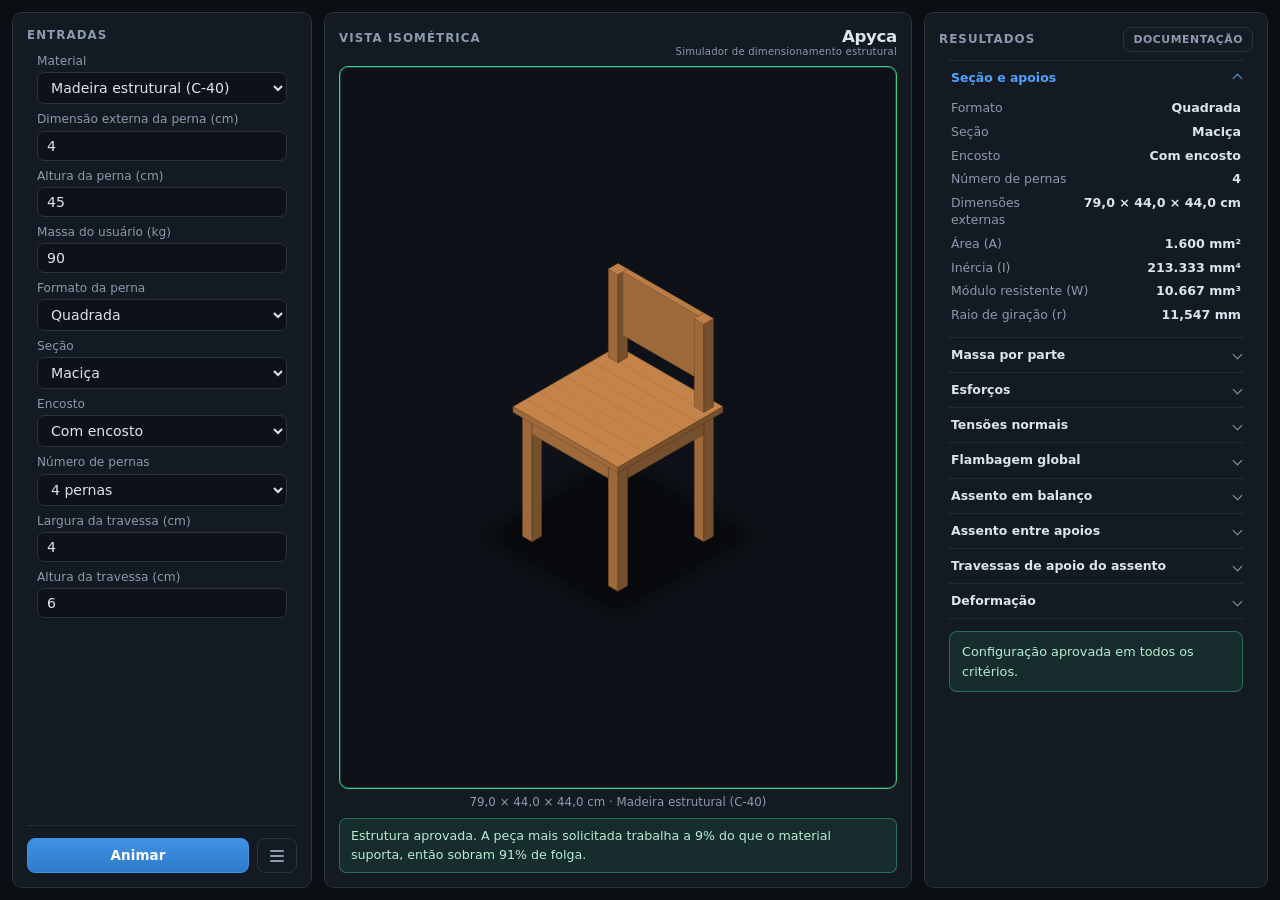
==== commit d5b08e95: "chairModel: corrige" ====
--- a/index.html
+++ b/index.html
@@ -77,12 +77,27 @@
           </select>
         </div>
 
+        <!-- Travessas de apoio do assento. Só existem no quadro de quatro
+             pernas: no pedestal central não há duas pernas para ligar.
+             A classe campo-travessa é o que o app usa para mostrá-las e
+             escondê-las junto com a troca do número de pernas. -->
+        <div class="campo campo-travessa">
+          <label for="travessa-largura">Largura da travessa (cm)</label>
+          <input id="travessa-largura" name="travessa-largura" type="number"
+                 min="1" max="15" step="0.5" value="4">
+        </div>
+
+        <div class="campo campo-travessa">
+          <label for="travessa-altura">Altura da travessa (cm)</label>
+          <input id="travessa-altura" name="travessa-altura" type="number"
+                 min="2" max="20" step="0.5" value="6">
+        </div>
+
       </form>
 
       <div class="acoes-entrada">
         <button type="submit" form="form-cadeira" class="botao botao--animar"
                 id="botao-animar">Animar</button>
-
         <button type="button" class="menu-lateral__botao" id="menu-botao"
                 aria-expanded="false" aria-controls="menu-painel"
                 aria-label="Mais opções">
@@ -140,28 +155,36 @@
   </dialog>
 
   <script>
-  (function(){
-    var box = document.getElementById('erro-global');
-    function show(msg){
-      box.style.display = 'block';
-      box.textContent += msg + '\n';
-    }
-    window.addEventListener('error', function(e){
-      show('ERRO: ' + (e.message || 'falha de carregamento') +
-           (e.filename ? '\n  em ' + e.filename + ':' + e.lineno : ''));
-    }, true);
-    window.addEventListener('unhandledrejection', function(e){
-      show('PROMISE: ' + (e.reason && e.reason.message ? e.reason.message : e.reason));
-    });
-  })();
+    /* Banner de erro: mostra no alto da página a exceção que o console
+       registraria, para o erro não passar despercebido na demonstração. */
+    (function(){
+      var alvo = document.getElementById('erro-global');
+      if (!alvo) return;
+
+      function show(msg){
+        alvo.textContent = String(msg);
+        alvo.style.display = 'block';
+      }
+
+      window.addEventListener('error', function(e){
+        show('JS: ' + (e.message || '') +
+             ' (' + (e.filename || '') +
+             (e.lineno ? ':' + e.lineno : '') + ')');
+      }, true);
+
+      window.addEventListener('unhandledrejection', function(e){
+        show('PROMISE: ' +
+             (e.reason && e.reason.message ? e.reason.message : e.reason));
+      });
+    })();
   </script>
 
   <script type="module" src="js/app.js"></script>
 
-    <!-- Copia do memorial usada apenas na impressao.
+  <!-- Copia do memorial usada apenas na impressao.
        Fica fora do dialogo de proposito: elemento na top layer e recortado
        pela area de rolagem, o que cortava o inicio do documento no papel. -->
   <div id="memorial-print" class="memorial__conteudo" aria-hidden="true"></div>
-  
+
 </body>
 </html>
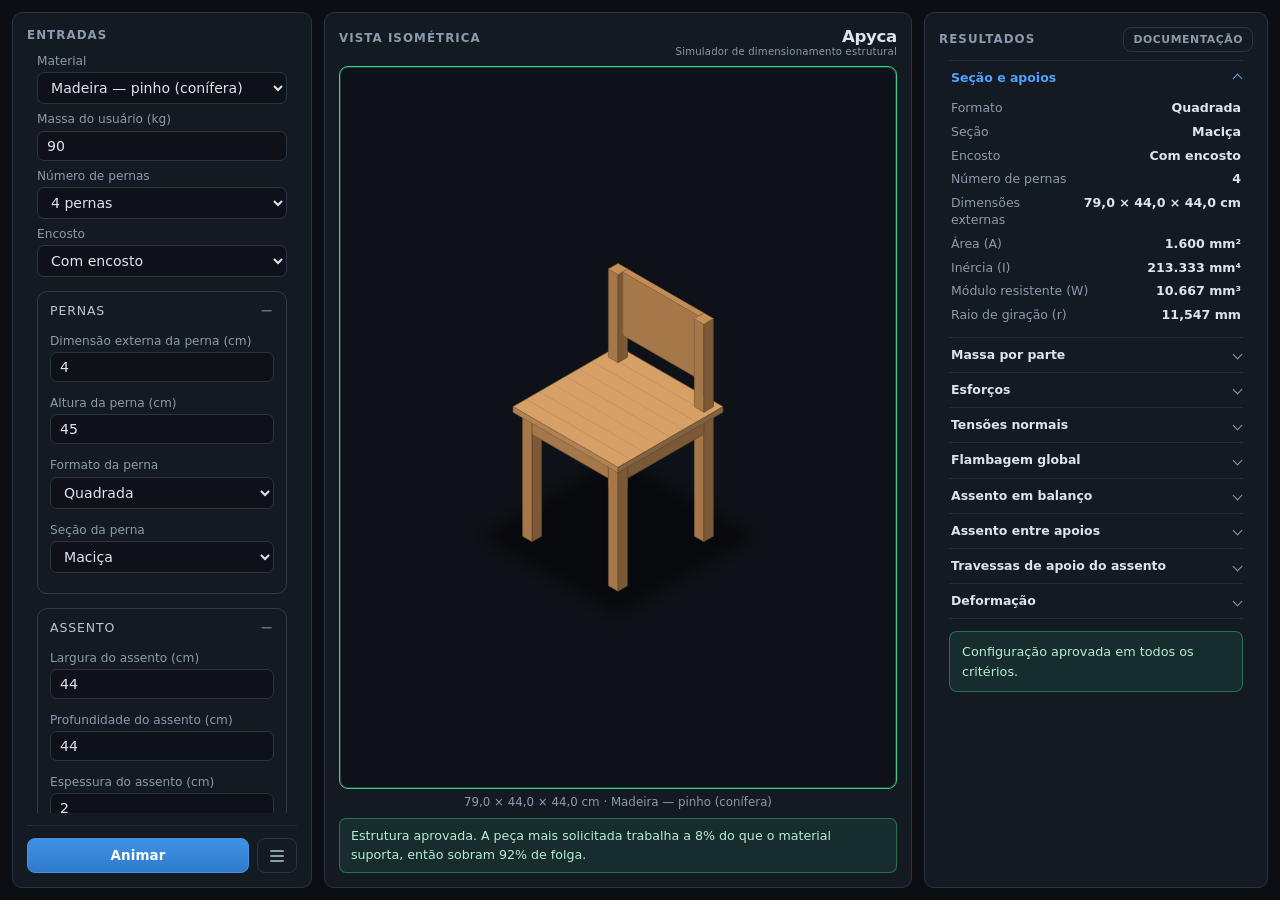
==== commit 14e6fdb0: "memorial: assento proprio, vao da travessa e secao tubular" ====
--- a/index.html
+++ b/index.html
@@ -15,22 +15,12 @@
   <main class="layout">
     <section class="painel painel--entradas">
       <h2>Entradas</h2>
+
       <form id="form-cadeira" novalidate>
+        <!-- Fora das gavetas: o que define o ENSAIO, nao a peca. -->
         <div class="campo">
           <label for="material">Material</label>
           <select id="material" name="material"></select>
-        </div>
-
-        <div class="campo">
-          <label for="espessura">Dimensão externa da perna (cm)</label>
-          <input id="espessura" name="espessura" type="number"
-                 min="0.5" max="15" step="0.5" value="4">
-        </div>
-
-        <div class="campo">
-          <label for="altura">Altura da perna (cm)</label>
-          <input id="altura" name="altura" type="number"
-                 min="20" max="120" step="1" value="45">
         </div>
 
         <div class="campo">
@@ -40,25 +30,11 @@
         </div>
 
         <div class="campo">
-          <label for="forma">Formato da perna</label>
-          <select id="forma" name="forma">
-            <option value="quadrada" selected>Quadrada</option>
-            <option value="redonda">Redonda</option>
+          <label for="numPernas">Número de pernas</label>
+          <select id="numPernas" name="numPernas">
+            <option value="4" selected>4 pernas</option>
+            <option value="1">1 perna (pedestal)</option>
           </select>
-        </div>
-
-        <div class="campo">
-          <label for="secao">Seção</label>
-          <select id="secao" name="secao">
-            <option value="macica" selected>Maciça</option>
-            <option value="tubular">Tubular (vazada)</option>
-          </select>
-        </div>
-
-        <div class="campo" id="grupo-parede" hidden>
-          <label for="parede">Parede do tubo (mm)</label>
-          <input id="parede" name="parede" type="number"
-                 min="0.5" max="75" step="0.5" value="3">
         </div>
 
         <div class="campo">
@@ -69,29 +45,98 @@
           </select>
         </div>
 
-        <div class="campo">
-          <label for="numPernas">Número de pernas</label>
-          <select id="numPernas" name="numPernas">
-            <option value="4" selected>4 pernas</option>
-            <option value="1">1 perna (pedestal)</option>
-          </select>
-        </div>
-
-        <!-- Travessas de apoio do assento. Só existem no quadro de quatro
-             pernas: no pedestal central não há duas pernas para ligar.
-             A classe campo-travessa é o que o app usa para mostrá-las e
-             escondê-las junto com a troca do número de pernas. -->
-        <div class="campo campo-travessa">
-          <label for="travessa-largura">Largura da travessa (cm)</label>
-          <input id="travessa-largura" name="travessa-largura" type="number"
-                 min="1" max="15" step="0.5" value="4">
-        </div>
-
-        <div class="campo campo-travessa">
-          <label for="travessa-altura">Altura da travessa (cm)</label>
-          <input id="travessa-altura" name="travessa-altura" type="number"
-                 min="2" max="20" step="0.5" value="6">
-        </div>
+        <!-- As gavetas usam <details>: abrem e fecham sem JavaScript e
+             funcionam no teclado. A primeira e a do assento abrem por
+             padrao, porque sao as dimensoes que mudam com mais frequencia. -->
+        <details class="grupo-campos" id="grupo-perna" open>
+          <summary>Pernas</summary>
+
+          <div class="campo">
+            <label for="espessura">Dimensão externa da perna (cm)</label>
+            <input id="espessura" name="espessura" type="number"
+                   min="0.5" max="15" step="0.5" value="4">
+          </div>
+
+          <div class="campo">
+            <label for="altura">Altura da perna (cm)</label>
+            <input id="altura" name="altura" type="number"
+                   min="20" max="120" step="1" value="45">
+          </div>
+
+          <div class="campo">
+            <label for="forma">Formato da perna</label>
+            <select id="forma" name="forma">
+              <option value="quadrada" selected>Quadrada</option>
+              <option value="redonda">Redonda</option>
+            </select>
+          </div>
+
+          <div class="campo">
+            <label for="secao">Seção da perna</label>
+            <select id="secao" name="secao">
+              <option value="macica" selected>Maciça</option>
+              <option value="tubular">Tubular (vazada)</option>
+            </select>
+          </div>
+
+          <div class="campo" id="grupo-parede" hidden>
+            <label for="parede">Parede do tubo (mm)</label>
+            <input id="parede" name="parede" type="number"
+                   min="0.5" max="75" step="0.5" value="3">
+          </div>
+        </details>
+
+        <details class="grupo-campos" id="grupo-assento" open>
+          <summary>Assento</summary>
+
+          <div class="campo">
+            <label for="assento-largura">Largura do assento (cm)</label>
+            <input id="assento-largura" name="assento-largura" type="number"
+                   min="20" max="80" step="1" value="44">
+          </div>
+
+          <div class="campo">
+            <label for="assento-profundidade">Profundidade do assento (cm)</label>
+            <input id="assento-profundidade" name="assento-profundidade"
+                   type="number" min="20" max="80" step="1" value="44">
+          </div>
+
+          <div class="campo">
+            <label for="assento-espessura">Espessura do assento (cm)</label>
+            <input id="assento-espessura" name="assento-espessura"
+                   type="number" min="0.5" max="10" step="0.5" value="2">
+          </div>
+        </details>
+
+        <details class="grupo-campos" id="grupo-travessas">
+          <summary>Travessas</summary>
+
+          <div class="campo">
+            <label for="travessa-largura">Largura da travessa (cm)</label>
+            <input id="travessa-largura" name="travessa-largura"
+                   type="number" min="1" max="15" step="0.5" value="4">
+          </div>
+
+          <div class="campo">
+            <label for="travessa-altura">Altura da travessa (cm)</label>
+            <input id="travessa-altura" name="travessa-altura"
+                   type="number" min="2" max="20" step="0.5" value="6">
+          </div>
+
+          <div class="campo">
+            <label for="travessa-secao">Seção da travessa</label>
+            <select id="travessa-secao" name="travessa-secao">
+              <option value="macica" selected>Maciça</option>
+              <option value="tubular">Tubular (vazada)</option>
+            </select>
+          </div>
+
+          <div class="campo" id="grupo-parede-travessa" hidden>
+            <label for="travessa-parede">Parede da travessa (mm)</label>
+            <input id="travessa-parede" name="travessa-parede"
+                   type="number" min="0.5" max="20" step="0.5" value="2">
+          </div>
+        </details>
 
       </form>
 
--- a/css/style.css
+++ b/css/style.css
@@ -1432,4 +1432,91 @@
     border:1px solid #b3272e;
     color:#b3272e;
   }
+}
+
+/* ---------- Gavetas do formulário ----------
+ * O respiro vertical entre campos vem de uma regra de adjacencia
+ * (.campo + .campo), que nao alcanca um <details>: ele nao e .campo.
+ * Tambem pode existir um .campo:last-of-type { margin-bottom: 0 }, que
+ * anula a margem do ultimo campo antes da gaveta, porque details nao e
+ * div e o campo continua sendo o ultimo do seu tipo.
+ *
+ * As tres regras de adjacencia abaixo fecham esses buracos. O valor fica
+ * numa variavel para voce ajustar em um lugar so, se quiser igualar ao
+ * espacamento que o resto do formulario ja usa.
+ */
+.painel--entradas {
+  --espaco-campo: 14px;
+  --borda-gaveta: rgba(128, 128, 128, 0.3);
+}
+
+.grupo-campos {
+  border: 1px solid var(--borda-gaveta);
+  border-radius: 10px;
+  margin: 0 0 var(--espaco-campo);
+  padding: 0;
+}
+
+/* O respiro que faltava: campo antes da gaveta, gaveta antes de gaveta
+   e gaveta antes de campo. Margens verticais entre irmaos se fundem, entao
+   nao ha risco de espaco dobrado. */
+.campo + .grupo-campos,
+.grupo-campos + .grupo-campos,
+.grupo-campos + .campo {
+  margin-top: var(--espaco-campo);
+}
+
+.grupo-campos > summary {
+  display: flex;
+  align-items: center;
+  justify-content: space-between;
+  gap: 8px;
+  cursor: pointer;
+  list-style: none;
+  padding: 10px 12px;
+  font-size: 0.78rem;
+  letter-spacing: 0.07em;
+  text-transform: uppercase;
+  opacity: 0.85;
+  user-select: none;
+}
+
+.grupo-campos > summary::-webkit-details-marker { display: none; }
+.grupo-campos > summary::marker { content: ''; }
+
+.grupo-campos > summary::after {
+  content: '+';
+  font-size: 1rem;
+  line-height: 1;
+  opacity: 0.55;
+}
+
+.grupo-campos[open] > summary::after { content: '−'; }
+
+/* Sinal de foco preservado no teclado, sem contorno permanente ao clicar. */
+.grupo-campos > summary:focus { outline: none; }
+
+.grupo-campos > summary:focus-visible {
+  outline: 2px solid currentColor;
+  outline-offset: -2px;
+  border-radius: 10px;
+}
+
+/* Campos dentro da gaveta: recuo lateral igual, sem mexer na largura do
+   input, e respiro entre eles. */
+.grupo-campos > .campo {
+  padding: 0 12px;
+}
+
+.grupo-campos .campo + .campo {
+  margin-top: var(--espaco-campo);
+}
+
+.grupo-campos > .campo:first-of-type {
+  padding-top: 4px;
+}
+
+/* Fecha a gaveta aberta com um respiro embaixo do ultimo campo. */
+.grupo-campos[open] {
+  padding-bottom: 12px;
 }
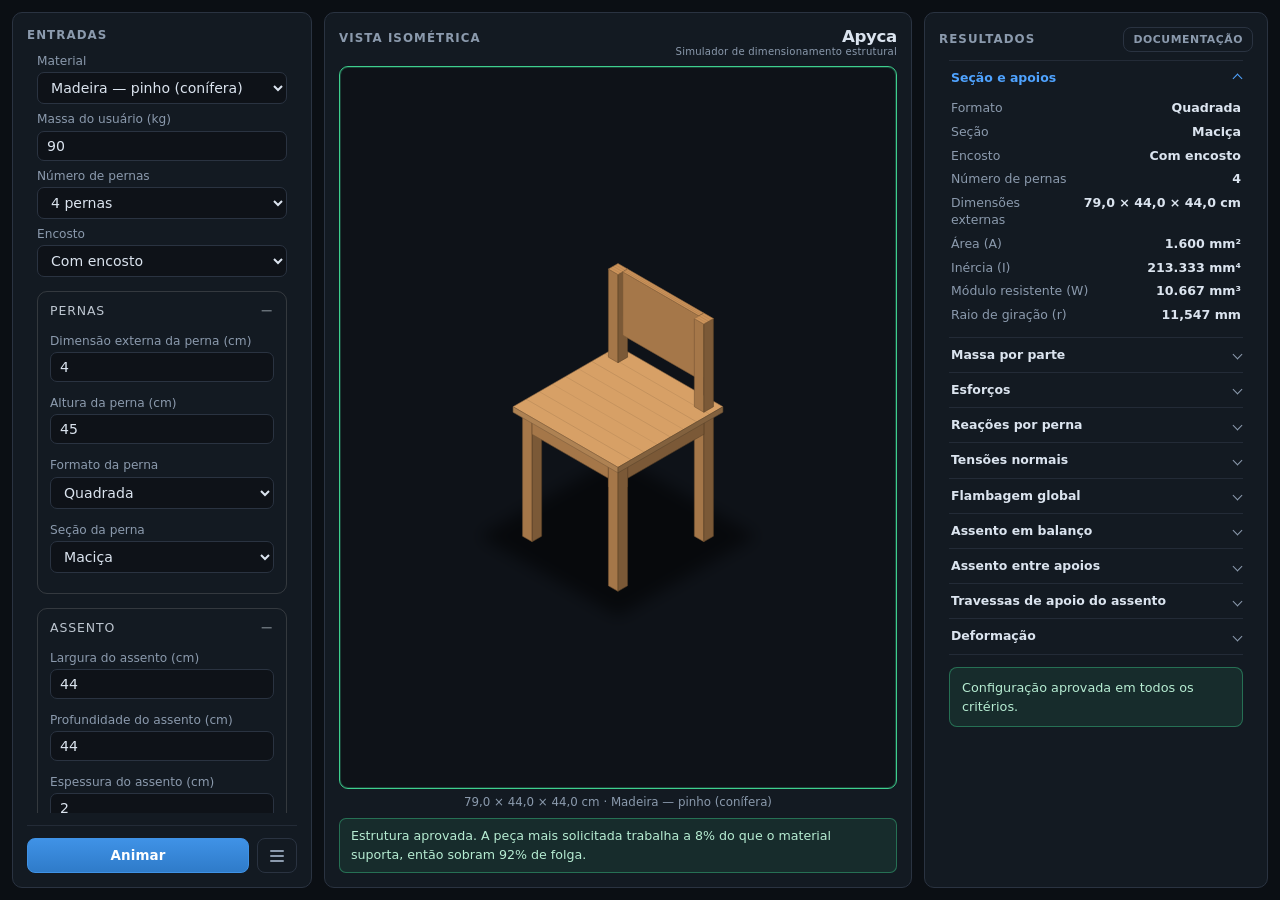
==== commit 812b7c89: "várias revisoes e incrementacoes de logica na cadeira" ====
--- a/index.html
+++ b/index.html
@@ -46,8 +46,8 @@
         </div>
 
         <!-- As gavetas usam <details>: abrem e fecham sem JavaScript e
-             funcionam no teclado. A primeira e a do assento abrem por
-             padrao, porque sao as dimensoes que mudam com mais frequencia. -->
+             funcionam no teclado. A do assento abre por padrao, porque e a
+             que muda com mais frequencia. -->
         <details class="grupo-campos" id="grupo-perna" open>
           <summary>Pernas</summary>
 
@@ -105,6 +105,37 @@
             <label for="assento-espessura">Espessura do assento (cm)</label>
             <input id="assento-espessura" name="assento-espessura"
                    type="number" min="0.5" max="10" step="0.5" value="2">
+          </div>
+
+          <!-- Posicao do centro de carga no plano da placa, em percentual de
+               meia dimensao. 0 = centro; +100% = borda direita/tras;
+               -100% = borda esquerda/frente. Percentual, e nao mm, para que
+               100% signifique sempre "na borda", qualquer que seja o
+               tamanho do assento. -->
+          <div class="campo">
+            <label for="excent-x">Centro de carga — eixo X</label>
+            <div class="deslizante">
+              <input id="excent-x" name="excent-x" type="range"
+                     min="-100" max="100" step="5" value="0"
+                     aria-describedby="dica-excent-x">
+              <output id="saida-excent-x" for="excent-x">centro</output>
+            </div>
+            <small class="campo__dica" id="dica-excent-x">
+              −100% borda esquerda · 0 centro · +100% borda direita
+            </small>
+          </div>
+
+          <div class="campo">
+            <label for="excent-y">Centro de carga — eixo Y</label>
+            <div class="deslizante">
+              <input id="excent-y" name="excent-y" type="range"
+                     min="-100" max="100" step="5" value="0"
+                     aria-describedby="dica-excent-y">
+              <output id="saida-excent-y" for="excent-y">centro</output>
+            </div>
+            <small class="campo__dica" id="dica-excent-y">
+              −100% borda da frente · 0 centro · +100% borda de trás
+            </small>
           </div>
         </details>
 
--- a/css/style.css
+++ b/css/style.css
@@ -55,7 +55,6 @@
 /* ==========================================================================
    Grade geral
    ========================================================================== */
-
 .layout{
   flex:1 1 auto;
   min-height:0;
@@ -92,7 +91,6 @@
    O painel NÃO rola. Quem rola é o formulário, para que a barra de ações e o
    menu fiquem sempre ancorados no rodapé do painel.
    ========================================================================== */
-
 .painel--entradas{
   display:flex;
   flex-direction:column;
@@ -154,16 +152,65 @@
 }
 
 .campo input[type="number"]{-moz-appearance:textfield}
+
 .campo input[type="number"]::-webkit-outer-spin-button,
 .campo input[type="number"]::-webkit-inner-spin-button{
   -webkit-appearance:none;
   margin:0;
 }
 
+/* Dica abaixo de um campo: explica o significado do valor, sem competir
+   visualmente com o rótulo. Usada nos controles do centro de carga. */
+.campo__dica{
+  display:block;
+  margin-top:5px;
+  font-size:.72rem;
+  line-height:1.4;
+  color:#8b9aad;
+}
+
+/* ---------- Controle deslizante do centro de carga ----------
+   Trilho + leitura numerica ao lado. O output mostra "centro", "+45%" ou
+   "−30%" e e atualizado pelo app a cada movimento. */
+.deslizante{
+  display:flex;
+  align-items:center;
+  gap:9px;
+}
+
+.deslizante input[type="range"]{
+  flex:1 1 auto;
+  min-width:0;
+  height:22px;
+  padding:0;
+  background:transparent;
+  border:none;
+  accent-color:var(--acento);
+  cursor:pointer;
+}
+
+.deslizante input[type="range"]:focus-visible{
+  outline:2px solid var(--acento);
+  outline-offset:3px;
+  border-radius:4px;
+}
+
+.deslizante output{
+  flex:0 0 auto;
+  min-width:68px;
+  padding:3px 6px;
+  border:1px solid var(--borda);
+  border-radius:6px;
+  background:#0e1218;
+  color:var(--texto);
+  font-size:.73rem;
+  font-variant-numeric:tabular-nums;
+  text-align:center;
+}
+
 /* ==========================================================================
    Barra de ações: Animar + menu
    ========================================================================== */
-
 .acoes-entrada{
   flex:0 0 auto;
   display:flex;
@@ -203,6 +250,7 @@
   color:#fff;
   letter-spacing:.01em;
 }
+
 .botao--animar:hover{
   background:linear-gradient(180deg,#4fa3ff,#3a8ada);
   border-color:#4fa3ff;
@@ -221,7 +269,6 @@
 /* ==========================================================================
    Menu hambúrguer
    ========================================================================== */
-
 .menu-lateral__botao{
   flex:0 0 auto;
   width:40px;
@@ -236,15 +283,18 @@
   cursor:pointer;
   transition:border-color .16s ease, color .16s ease, background .16s ease;
 }
+
 .menu-lateral__botao:hover{
   border-color:var(--acento);
   color:var(--texto);
 }
+
 .menu-lateral__botao[aria-expanded="true"]{
   border-color:var(--acento);
   color:var(--acento);
   background:rgba(79,163,255,.08);
 }
+
 .menu-lateral__botao:focus-visible{
   outline:2px solid var(--acento);
   outline-offset:2px;
@@ -255,6 +305,7 @@
   flex-direction:column;
   gap:3px;
 }
+
 .menu-lateral__icone i{
   display:block;
   width:14px;
@@ -263,6 +314,7 @@
   border-radius:1px;
   transition:transform .2s ease, opacity .2s ease;
 }
+
 .menu-lateral__botao[aria-expanded="true"] .menu-lateral__icone i:nth-child(1){
   transform:translateY(5px) rotate(45deg);
 }
@@ -281,6 +333,7 @@
   border:1px solid var(--borda);
   border-radius:8px;
 }
+
 .menu-lateral__painel[hidden]{display:none}
 
 .menu-lateral__item{
@@ -300,6 +353,7 @@
   text-align:left;
   cursor:pointer;
 }
+
 .menu-lateral__item:hover{background:rgba(79,163,255,.12)}
 .menu-lateral__item:focus-visible{outline:2px solid var(--acento); outline-offset:-2px}
 
@@ -314,7 +368,6 @@
 /* ==========================================================================
    Painel da vista isométrica
    ========================================================================== */
-
 .topo-vista{
   flex:0 0 auto;
   display:flex;
@@ -335,6 +388,7 @@
 }
 
 .identidade{text-align:right; line-height:1.15}
+
 .identidade__nome{
   display:block;
   font-size:1.04rem;
@@ -342,6 +396,7 @@
   letter-spacing:-.02em;
   color:var(--texto);
 }
+
 .identidade__subtitulo{
   display:block;
   font-size:.63rem;
@@ -368,6 +423,7 @@
   border-color:var(--ok);
   box-shadow:inset 0 0 0 1px rgba(62,207,142,.26);
 }
+
 .palco--risco{
   border-color:var(--erro);
   box-shadow:inset 0 0 0 1px rgba(242,85,90,.26);
@@ -402,16 +458,19 @@
   font-size:.79rem;
   line-height:1.45;
 }
+
 .situacao--ok{
   background:rgba(62,207,142,.1);
   border:1px solid rgba(62,207,142,.42);
   color:#b6ecd2;
 }
+
 .situacao--risco{
   background:rgba(242,85,90,.1);
   border:1px solid rgba(242,85,90,.42);
   color:#ffc7c9;
 }
+
 .situacao--aviso{
   background:rgba(79,163,255,.09);
   border:1px solid rgba(79,163,255,.42);
@@ -421,7 +480,6 @@
 /* ==========================================================================
    Painel de resultados
    ========================================================================== */
-
 .painel--resultados{padding:14px 14px 14px 16px}
 
 .painel__cabecalho{
@@ -432,6 +490,7 @@
   gap:10px;
   margin-bottom:10px;
 }
+
 .painel__cabecalho h2{
   margin:0;
   font-size:.74rem;
@@ -450,6 +509,7 @@
   scrollbar-width:thin;
   scrollbar-color:rgba(139,154,173,.32) transparent;
 }
+
 .resultado::-webkit-scrollbar{width:8px}
 .resultado::-webkit-scrollbar-track{background:transparent}
 .resultado::-webkit-scrollbar-thumb{
@@ -470,7 +530,9 @@
   font-size:.79rem;
   line-height:1.4;
 }
+
 .linha .rotulo{color:var(--fraco)}
+
 .linha .valor{
   color:var(--texto);
   font-weight:600;
@@ -504,6 +566,7 @@
   text-align:left;
   cursor:pointer;
 }
+
 .gaveta__cabecalho:hover{background:rgba(79,163,255,.07)}
 .gaveta__cabecalho:focus-visible{outline:2px solid var(--acento); outline-offset:-2px}
 
@@ -518,6 +581,7 @@
   transform:rotate(45deg);
   transition:transform .18s ease;
 }
+
 .gaveta.is-aberta .gaveta__seta{transform:rotate(-135deg)}
 
 .gaveta__corpo{padding:2px 11px 10px}
@@ -530,16 +594,19 @@
   font-size:.8rem;
   line-height:1.5;
 }
+
 .veredito--ok{
   background:rgba(62,207,142,.1);
   border:1px solid rgba(62,207,142,.42);
   color:#b6ecd2;
 }
+
 .veredito--erro{
   background:rgba(242,85,90,.1);
   border:1px solid rgba(242,85,90,.42);
   color:#ffc7c9;
 }
+
 .veredito ul{margin:6px 0 0; padding-left:18px}
 .veredito li{margin-bottom:3px}
 
@@ -554,7 +621,6 @@
 /* ==========================================================================
    Diálogo do memorial
    ========================================================================== */
-
 dialog.memorial{
   width:min(920px,94vw);
   max-height:90vh;
@@ -564,6 +630,7 @@
   background:var(--painel);
   color:var(--texto);
 }
+
 dialog.memorial::backdrop{background:rgba(0,0,0,.68)}
 
 .memorial__barra{
@@ -578,12 +645,14 @@
   background:#11161d;
   border-bottom:1px solid var(--borda);
 }
+
 .memorial__barra strong{
   font-size:.78rem;
   text-transform:uppercase;
   letter-spacing:.08em;
   color:var(--acento);
 }
+
 .memorial__acoes{display:flex; gap:8px}
 
 .memorial__conteudo{
@@ -600,6 +669,7 @@
   font-size:1.2rem;
   letter-spacing:-.01em;
 }
+
 .memorial__conteudo h2{
   margin:24px 0 10px;
   font-size:.9rem;
@@ -607,7 +677,9 @@
   border-bottom:1px solid var(--borda);
   padding-bottom:5px;
 }
+
 .mem-sub{margin:0 0 18px; font-size:.78rem; color:var(--fraco)}
+
 .mem-alerta{
   padding:12px 14px;
   border-radius:8px;
@@ -615,6 +687,7 @@
   border:1px solid rgba(242,85,90,.42);
   color:#ffc7c9;
 }
+
 .mem-sec{margin-bottom:6px}
 
 .mem-tab{
@@ -623,6 +696,7 @@
   margin:10px 0 16px;
   font-size:.79rem;
 }
+
 .mem-tab caption{
   caption-side:top;
   text-align:left;
@@ -632,6 +706,7 @@
   text-transform:uppercase;
   letter-spacing:.05em;
 }
+
 .mem-tab th,
 .mem-tab td{
   padding:6px 9px;
@@ -639,6 +714,7 @@
   vertical-align:top;
   text-align:left;
 }
+
 .mem-tab thead th{
   background:#11161d;
   font-size:.7rem;
@@ -647,21 +723,26 @@
   color:var(--fraco);
   font-weight:600;
 }
+
 .mem-tab tbody th{
   font-weight:500;
   color:var(--fraco);
   width:26%;
 }
+
 .mem-tab .num{text-align:right; font-variant-numeric:tabular-nums; white-space:nowrap}
+
 .mem-tab .form,
 .mem-tab .subst{
   font-family:ui-monospace,SFMono-Regular,Menlo,monospace;
   font-size:.76rem;
 }
+
 .mem-tab .subst{color:var(--fraco)}
 .mem-tab .un{font-size:.72rem; color:var(--fraco)}
 
 .mem-figura{margin:14px 0 18px}
+
 .mem-figura__palco{
   background:#0e1218;
   border:1px solid var(--borda);
@@ -669,7 +750,9 @@
   padding:10px 8px;
   line-height:0;
 }
+
 .mem-figura__palco svg{display:block; width:100%; height:auto}
+
 .mem-figura__prancha{
   display:block;
   width:100%;
@@ -677,7 +760,9 @@
   margin:0 auto;
   line-height:0;
 }
+
 .mem-figura__prancha svg{display:block; width:100%; height:auto}
+
 .mem-figura--tecnico{max-width:none}
 
 .mem-figura__legenda{
@@ -687,6 +772,7 @@
   color:var(--fraco);
   text-align:center;
 }
+
 .mem-figura__legenda strong{color:var(--texto)}
 .mem-figura__eixos{color:#6f7d90}
 
@@ -698,22 +784,24 @@
   border-radius:8px;
   font-size:.82rem;
 }
+
 .mem-parecer--ok{
   background:rgba(62,207,142,.1);
   border:1px solid rgba(62,207,142,.42);
   color:#b6ecd2;
 }
+
 .mem-parecer--erro{
   background:rgba(242,85,90,.1);
   border:1px solid rgba(242,85,90,.42);
   color:#ffc7c9;
 }
+
 .mem-parecer ul{margin:6px 0 0; padding-left:18px}
 
 /* ==========================================================================
    Responsivo
    ========================================================================== */
-
 @media(max-width:1180px){
   .layout{grid-template-columns:270px minmax(300px,1fr) 300px; gap:10px; padding:10px}
   .painel{padding:12px 13px}
@@ -731,12 +819,11 @@
 }
 
 /* ==========================================================================
-   Impressão
+   Impressão — regras gerais
+   O @page desta seção foi removido de propósito: existe um único @page no
+   fim do arquivo, para que não haja duas declarações de margem brigando.
    ========================================================================== */
-
 @media print{
-  @page{size:A4 portrait; margin:16mm}
-
   body{
     height:auto;
     overflow:visible;
@@ -750,6 +837,7 @@
   .memorial__barra{display:none !important}
 
   .layout{display:block; padding:0}
+
   .painel{
     border:none;
     background:#fff;
@@ -762,6 +850,7 @@
     background:#fff;
     overflow:visible;
   }
+
   .palco--seguro,
   .palco--risco{box-shadow:none}
 
@@ -780,6 +869,7 @@
     background:#fff;
     color:#000;
   }
+
   .memorial__conteudo{
     max-height:none;
     overflow:visible;
@@ -787,8 +877,10 @@
     color:#000;
     font-size:10.5pt;
   }
+
   .memorial__conteudo h1{font-size:15pt}
   .memorial__conteudo h2{color:#1a4f8f; border-bottom:1px solid #ccc}
+
   .mem-sub,
   .mem-tab .subst,
   .mem-tab .un,
@@ -810,7 +902,6 @@
 
 /* ==========================================================================
    Camada de ajuste — sobrepõe regras anteriores por ordem de cascata.
-
    1. Simetria do painel de Entradas: o scrollbar-gutter reservava espaço só
       à direita, o que empurrava os campos para a esquerda. "both-edges"
       reserva o mesmo de cada lado.
@@ -820,7 +911,6 @@
    ========================================================================== */
 
 /* ---------- 1. Simetria dos painéis ---------- */
-
 .painel{padding:14px}
 
 .painel--entradas{
@@ -837,7 +927,6 @@
 
 .campo{margin-bottom:8px}
 .campo:last-of-type{margin-bottom:0}
-
 .campo label{margin-bottom:3px}
 .campo input,
 .campo select{padding:6px 9px}
@@ -845,9 +934,7 @@
 .acoes-entrada{margin-top:12px; padding-top:12px}
 
 /* ---------- 2. Resultados em lista plana ---------- */
-
 .painel--resultados{padding:14px}
-
 .painel__cabecalho{margin-bottom:8px}
 
 .resultado{
@@ -865,6 +952,7 @@
   margin:0;
   overflow:visible;
 }
+
 .gaveta:first-child{border-top:1px solid rgba(42,51,65,.7)}
 
 .gaveta__cabecalho{
@@ -875,10 +963,12 @@
   background:transparent;
   transition:color .16s ease;
 }
+
 .gaveta__cabecalho:hover{
   background:transparent;
   color:var(--acento);
 }
+
 .gaveta.is-aberta .gaveta__cabecalho{color:var(--acento)}
 .gaveta.is-aberta .gaveta__seta{border-color:var(--acento)}
 
@@ -893,7 +983,6 @@
 .veredito{margin-top:12px}
 
 /* ---------- 3. Joinhas flutuantes ---------- */
-
 #palco{position:relative}
 
 .camada-joinhas{
@@ -915,6 +1004,7 @@
   animation-fill-mode:forwards;
   will-change:transform,opacity;
 }
+
 .joinha-flutuante svg{
   display:block;
   width:100%;
@@ -959,13 +1049,11 @@
 
 /* ==========================================================================
    Memorial — dimensionamento das figuras
-
    A prancha de vistas ortográficas é larga por natureza (quatro vistas
    empilhadas), então pode usar mais largura. A isométrica não: sem limite,
    o SVG de viewBox 860x620 com width:100% cresce até a largura do diálogo e
    empurra todo o memorial para fora da tela.
    ========================================================================== */
-
 .mem-figura__palco{
   max-width:520px;
   margin:0 auto;
@@ -975,6 +1063,7 @@
   padding:10px 8px;
   line-height:0;
 }
+
 .mem-figura__palco svg{display:block; width:100%; height:auto}
 
 .mem-figura__prancha{
@@ -984,7 +1073,9 @@
   margin:0 auto;
   line-height:0;
 }
+
 .mem-figura__prancha svg{display:block; width:100%; height:auto}
+
 .mem-figura--tecnico{max-width:none}
 
 @media print{
@@ -999,13 +1090,11 @@
 
 /* ==========================================================================
    Memorial — tema de papel (claro)
-
    O memorial é um documento técnico, não uma tela do app. Fundo branco,
    texto escuro, títulos em azul de tinta e tabelas limpas, com fio
    horizontal apenas. Este bloco fica no fim do arquivo de propósito: ele
    vence as regras do tema escuro por ordem de cascata.
    ========================================================================== */
-
 dialog.memorial{
   background:#fff;
   color:#222;
@@ -1017,11 +1106,14 @@
   background:#0e1420;
   border-bottom:1px solid #24303f;
 }
+
 .memorial__barra strong{color:#8fc4ff}
+
 .memorial__barra .botao{
   color:#c8d6e6;
   border-color:#2f3d4f;
 }
+
 .memorial__barra .botao:hover{
   color:#fff;
   border-color:#4fa3ff;
@@ -1035,6 +1127,7 @@
   scrollbar-width:thin;
   scrollbar-color:#c3cdd9 transparent;
 }
+
 .memorial__conteudo::-webkit-scrollbar{width:10px}
 .memorial__conteudo::-webkit-scrollbar-track{background:#f4f6f9}
 .memorial__conteudo::-webkit-scrollbar-thumb{
@@ -1044,6 +1137,7 @@
 .memorial__conteudo::-webkit-scrollbar-thumb:hover{background:#a8b6c6}
 
 .memorial__conteudo h1{color:#12233a}
+
 .memorial__conteudo h2{
   color:#1a4f8f;
   border-bottom:1px solid #d8e0ea;
@@ -1103,6 +1197,7 @@
   color:#12233a;
   font-weight:600;
 }
+
 .mem-tab .form{color:#33475c}
 .mem-tab .subst{color:#6b7a8c}
 .mem-tab .un{color:#7d8b9c}
@@ -1116,12 +1211,14 @@
   padding:12px 10px;
   border-radius:6px;
 }
+
 .mem-figura__palco svg{display:block; width:100%; height:auto}
 
 .mem-figura__prancha{
   max-width:560px;
   margin:0 auto;
 }
+
 .mem-figura--tecnico .mem-figura__prancha{max-width:580px}
 
 .mem-figura__legenda{color:#5c6b7d}
@@ -1137,6 +1234,7 @@
   border:1px solid #1c7a52;
   color:#1c7a52;
 }
+
 .mem-parecer--erro{
   background:#fdeeee;
   border:1px solid #b3272e;
@@ -1145,12 +1243,10 @@
 
 /* ==========================================================================
    Memorial — tabelas de cálculo em duas colunas
-
    Cada item ocupa duas linhas: rotulo + resultado em cima, expressao e
    substituicao abaixo, em fonte mono discreta. Quatro colunas lado a lado
    estrangulavam o texto no papel.
    ========================================================================== */
-
 .mem-tab--calculo{
   border-collapse:collapse;
 }
@@ -1214,22 +1310,17 @@
 
 /* ==========================================================================
    Impressão do memorial — documento completo
-
    O memorial na tela vive dentro de uma div com max-height em vh e
    overflow-y:auto. Na impressão, o navegador captura apenas a janela de
    rolagem atual: rolar até a seção 5 fazia o papel começar na seção 5.
    Além disso, o <dialog> fica na top layer, onde o recorte sobrevive à
    remoção do max-height.
-
    Por isso a impressão usa uma cópia do documento em #memorial-print, que
    está no fluxo normal do body: sem diálogo, sem rolagem, sem altura máxima.
    ========================================================================== */
-
 #memorial-print{display:none}
 
 @media print{
-  @page{size:A4 portrait; margin:16mm}
-
   html, body{
     height:auto !important;
     min-height:0 !important;
@@ -1237,6 +1328,7 @@
     background:#fff !important;
     color:#000 !important;
   }
+
   body{display:block !important}
 
   /* Com o memorial aberto, imprime SÓ a cópia */
@@ -1274,11 +1366,13 @@
     color:#12233a;
     letter-spacing:-.01em;
   }
+
   #memorial-print .mem-sub{
     margin:0 0 8mm;
     font-size:9pt;
     color:#5c6b7d;
   }
+
   #memorial-print h2{
     font-size:11pt;
     color:#1a4f8f;
@@ -1288,6 +1382,7 @@
     break-after:avoid;
     page-break-after:avoid;
   }
+
   #memorial-print .mem-sec{
     margin-bottom:2mm;
     break-inside:auto;
@@ -1301,6 +1396,7 @@
     font-size:9pt;
     margin:3mm 0 5mm;
   }
+
   #memorial-print .mem-tab caption{
     caption-side:top;
     text-align:left;
@@ -1310,6 +1406,7 @@
     text-transform:uppercase;
     letter-spacing:.05em;
   }
+
   #memorial-print .mem-tab th,
   #memorial-print .mem-tab td{
     border:none;
@@ -1319,6 +1416,7 @@
     color:#222;
     background:transparent;
   }
+
   #memorial-print .mem-tab thead th{
     color:#5c6b7d;
     border-bottom:1px solid #c3cdd9;
@@ -1326,14 +1424,17 @@
     text-transform:uppercase;
     letter-spacing:.05em;
   }
+
   #memorial-print .mem-tab tbody th{
     color:#5c6b7d;
     font-weight:500;
   }
+
   #memorial-print .mem-tab tr{
     break-inside:avoid;
     page-break-inside:avoid;
   }
+
   #memorial-print .mem-tab .num{
     text-align:right;
     font-variant-numeric:tabular-nums;
@@ -1341,6 +1442,7 @@
     font-weight:600;
     white-space:nowrap;
   }
+
   #memorial-print .mem-tab .un{font-size:7.5pt; color:#7d8b9c}
 
   /* Item de cálculo: rótulo e resultado em cima, conta embaixo */
@@ -1350,7 +1452,9 @@
     padding:3mm 2mm 0.3mm;
     font-size:9pt;
   }
+
   #memorial-print .mem-tab--calculo .mem-item td.num{text-align:right}
+
   #memorial-print .mem-tab--calculo .mem-item__calc td{
     border:none;
     border-bottom:1px solid #eceff4;
@@ -1359,6 +1463,7 @@
     color:#5c6b7d;
     font-family:ui-monospace,SFMono-Regular,Menlo,monospace;
   }
+
   #memorial-print .mem-tab--calculo .form{color:#4a5f78}
   #memorial-print .mem-tab--calculo .subst{color:#7d8b9c}
   #memorial-print .mem-tab--calculo .sep{color:#a3b0c0}
@@ -1369,6 +1474,7 @@
     break-inside:avoid;
     page-break-inside:avoid;
   }
+
   #memorial-print .mem-figura__palco{
     max-width:118mm;
     margin:0 auto;
@@ -1377,23 +1483,27 @@
     background:#fff;
     line-height:0;
   }
+
   #memorial-print .mem-figura__prancha{
     max-width:150mm;
     margin:0 auto;
     line-height:0;
   }
+
   #memorial-print .mem-figura__palco svg,
   #memorial-print .mem-figura__prancha svg{
     display:block;
     width:100%;
     height:auto;
   }
+
   #memorial-print .mem-figura__legenda{
     margin-top:2mm;
     font-size:8.5pt;
     color:#5c6b7d;
     text-align:center;
   }
+
   #memorial-print .mem-figura__legenda strong{color:#12233a}
   #memorial-print .mem-figura__eixos{color:#8b98a8}
 
@@ -1404,28 +1514,34 @@
     color:#33475c;
     break-inside:auto;
   }
+
   #memorial-print .mem-notas li{
     margin-bottom:2mm;
     orphans:3;
     widows:3;
   }
+
   #memorial-print .mem-parecer{
     padding:3mm 4mm;
     break-inside:avoid;
     page-break-inside:avoid;
     font-size:9.5pt;
   }
+
   #memorial-print .mem-parecer--ok{
     background:#eef8f2;
     border:1px solid #1c7a52;
     color:#1c7a52;
   }
+
   #memorial-print .mem-parecer--erro{
     background:#fdeeee;
     border:1px solid #b3272e;
     color:#b3272e;
   }
+
   #memorial-print .mem-parecer ul{margin:2mm 0 0; padding-left:6mm}
+
   #memorial-print .mem-alerta{
     padding:3mm 4mm;
     background:#fdeeee;
@@ -1434,89 +1550,158 @@
   }
 }
 
-/* ---------- Gavetas do formulário ----------
- * O respiro vertical entre campos vem de uma regra de adjacencia
- * (.campo + .campo), que nao alcanca um <details>: ele nao e .campo.
- * Tambem pode existir um .campo:last-of-type { margin-bottom: 0 }, que
- * anula a margem do ultimo campo antes da gaveta, porque details nao e
- * div e o campo continua sendo o ultimo do seu tipo.
- *
- * As tres regras de adjacencia abaixo fecham esses buracos. O valor fica
- * numa variavel para voce ajustar em um lugar so, se quiser igualar ao
- * espacamento que o resto do formulario ja usa.
- */
-.painel--entradas {
-  --espaco-campo: 14px;
-  --borda-gaveta: rgba(128, 128, 128, 0.3);
-}
-
-.grupo-campos {
-  border: 1px solid var(--borda-gaveta);
-  border-radius: 10px;
-  margin: 0 0 var(--espaco-campo);
-  padding: 0;
-}
-
-/* O respiro que faltava: campo antes da gaveta, gaveta antes de gaveta
-   e gaveta antes de campo. Margens verticais entre irmaos se fundem, entao
-   nao ha risco de espaco dobrado. */
+/* ==========================================================================
+   Gavetas do formulário
+   O respiro vertical entre campos vem de uma regra de adjacência
+   (.campo + .campo), que não alcança um <details>: ele não é .campo.
+   Também pode existir um .campo:last-of-type { margin-bottom: 0 }, que anula
+   a margem do último campo antes da gaveta, porque details não é div e o
+   campo continua sendo o último do seu tipo.
+
+   As três regras de adjacência abaixo fecham esses buracos. O valor fica
+   numa variável para ajustar em um lugar só.
+   ========================================================================== */
+.painel--entradas{
+  --espaco-campo:14px;
+  --borda-gaveta:rgba(128,128,128,.3);
+}
+
+.grupo-campos{
+  border:1px solid var(--borda-gaveta);
+  border-radius:10px;
+  margin:0 0 var(--espaco-campo);
+  padding:0;
+}
+
+/* O respiro que faltava: campo antes da gaveta, gaveta antes de gaveta e
+   gaveta antes de campo. Margens verticais entre irmãos se fundem, então não
+   há risco de espaço dobrado. */
 .campo + .grupo-campos,
 .grupo-campos + .grupo-campos,
-.grupo-campos + .campo {
-  margin-top: var(--espaco-campo);
-}
-
-.grupo-campos > summary {
-  display: flex;
-  align-items: center;
-  justify-content: space-between;
-  gap: 8px;
-  cursor: pointer;
-  list-style: none;
-  padding: 10px 12px;
-  font-size: 0.78rem;
-  letter-spacing: 0.07em;
-  text-transform: uppercase;
-  opacity: 0.85;
-  user-select: none;
-}
-
-.grupo-campos > summary::-webkit-details-marker { display: none; }
-.grupo-campos > summary::marker { content: ''; }
-
-.grupo-campos > summary::after {
-  content: '+';
-  font-size: 1rem;
-  line-height: 1;
-  opacity: 0.55;
-}
-
-.grupo-campos[open] > summary::after { content: '−'; }
+.grupo-campos + .campo{
+  margin-top:var(--espaco-campo);
+}
+
+.grupo-campos > summary{
+  display:flex;
+  align-items:center;
+  justify-content:space-between;
+  gap:8px;
+  cursor:pointer;
+  list-style:none;
+  padding:10px 12px;
+  font-size:.78rem;
+  letter-spacing:.07em;
+  text-transform:uppercase;
+  opacity:.85;
+  user-select:none;
+}
+
+.grupo-campos > summary::-webkit-details-marker{display:none}
+.grupo-campos > summary::marker{content:''}
+
+.grupo-campos > summary::after{
+  content:'+';
+  font-size:1rem;
+  line-height:1;
+  opacity:.55;
+}
+
+.grupo-campos[open] > summary::after{content:'−'}
 
 /* Sinal de foco preservado no teclado, sem contorno permanente ao clicar. */
-.grupo-campos > summary:focus { outline: none; }
-
-.grupo-campos > summary:focus-visible {
-  outline: 2px solid currentColor;
-  outline-offset: -2px;
-  border-radius: 10px;
+.grupo-campos > summary:focus{outline:none}
+
+.grupo-campos > summary:focus-visible{
+  outline:2px solid currentColor;
+  outline-offset:-2px;
+  border-radius:10px;
 }
 
 /* Campos dentro da gaveta: recuo lateral igual, sem mexer na largura do
    input, e respiro entre eles. */
-.grupo-campos > .campo {
-  padding: 0 12px;
-}
-
-.grupo-campos .campo + .campo {
-  margin-top: var(--espaco-campo);
-}
-
-.grupo-campos > .campo:first-of-type {
-  padding-top: 4px;
-}
-
-/* Fecha a gaveta aberta com um respiro embaixo do ultimo campo. */
-.grupo-campos[open] {
-  padding-bottom: 12px;
+.grupo-campos > .campo{padding:0 12px}
+.grupo-campos .campo + .campo{margin-top:var(--espaco-campo)}
+.grupo-campos > .campo:first-of-type{padding-top:4px}
+
+/* Fecha a gaveta aberta com um respiro embaixo do último campo. */
+.grupo-campos[open]{padding-bottom:12px}
+
+/* ==========================================================================
+   Impressão em A4 — margens reais de página
+
+   CORREÇÃO DE UMA REGRESSÃO ANTERIOR
+
+   A versão anterior trocou a margem de página por padding no body, para
+   posicionar o cabeçalho em coordenadas absolutas do papel. Isso quebrou o
+   layout: o padding do body NÃO se repete a cada folha, ele existe apenas no
+   início do primeiro fluxo e no fim do último. Da segunda página em diante o
+   conteúdo começava na borda do papel e o cabeçalho fixo caía sobre ele.
+
+   A margem de @page é a única que o navegador reaplica em TODA folha. É ela
+   que volta a valer aqui.
+
+   O cabeçalho passa a ser um elemento ESTÁTICO no topo do documento — logo
+   abaixo da margem superior, alinhado à direita, com régua fina embaixo.
+   Aparece na primeira página e não pode se sobrepor a nada, porque não sai
+   do fluxo.
+
+   O @page é único no arquivo, de propósito: duas declarações com margens
+   diferentes brigam entre si e a última vence.
+   ========================================================================== */
+@media print{
+  @page{
+    size:A4 portrait;
+    margin:24mm 17mm 20mm 17mm;
+  }
+
+  /* O padding do body sai de cena: quem define a margem agora é o @page.
+     Zerar aqui evita espaço somado no topo da primeira folha. */
+  html,
+  body{
+    background:#fff !important;
+    padding:0 !important;
+    margin:0 !important;
+  }
+
+  body.imprimindo-memorial{
+    padding:0 !important;
+  }
+
+  /* Cabeçalho do memorial: estático, no topo do documento.
+     Fica FORA da área de conteúdo impressa por position, então não há risco
+     de sobreposição em nenhuma página. */
+  body.imprimindo-memorial #memorial-print::before{
+    content:"Apyca — Simulador Estrutural";
+    display:block;
+    margin:0 0 8mm;
+    padding:0 0 2mm;
+    border-bottom:.3mm solid #d0d0d0;
+    font-family:system-ui,-apple-system,sans-serif;
+    font-size:8.5pt;
+    font-weight:600;
+    letter-spacing:.06em;
+    text-transform:uppercase;
+    color:#555;
+    text-align:right;
+  }
+
+  #memorial-print{
+    padding:0;
+    margin:0;
+    max-width:none;
+  }
+
+  /* Evita que uma figura ou tabela grande force a quebra para a próxima
+     página deixando a anterior quase vazia. */
+  #memorial-print .mem-figura,
+  #memorial-print .mem-parecer{
+    break-inside:avoid;
+    page-break-inside:avoid;
+  }
+
+  #memorial-print h2{
+    break-after:avoid;
+    page-break-after:avoid;
+  }
 }
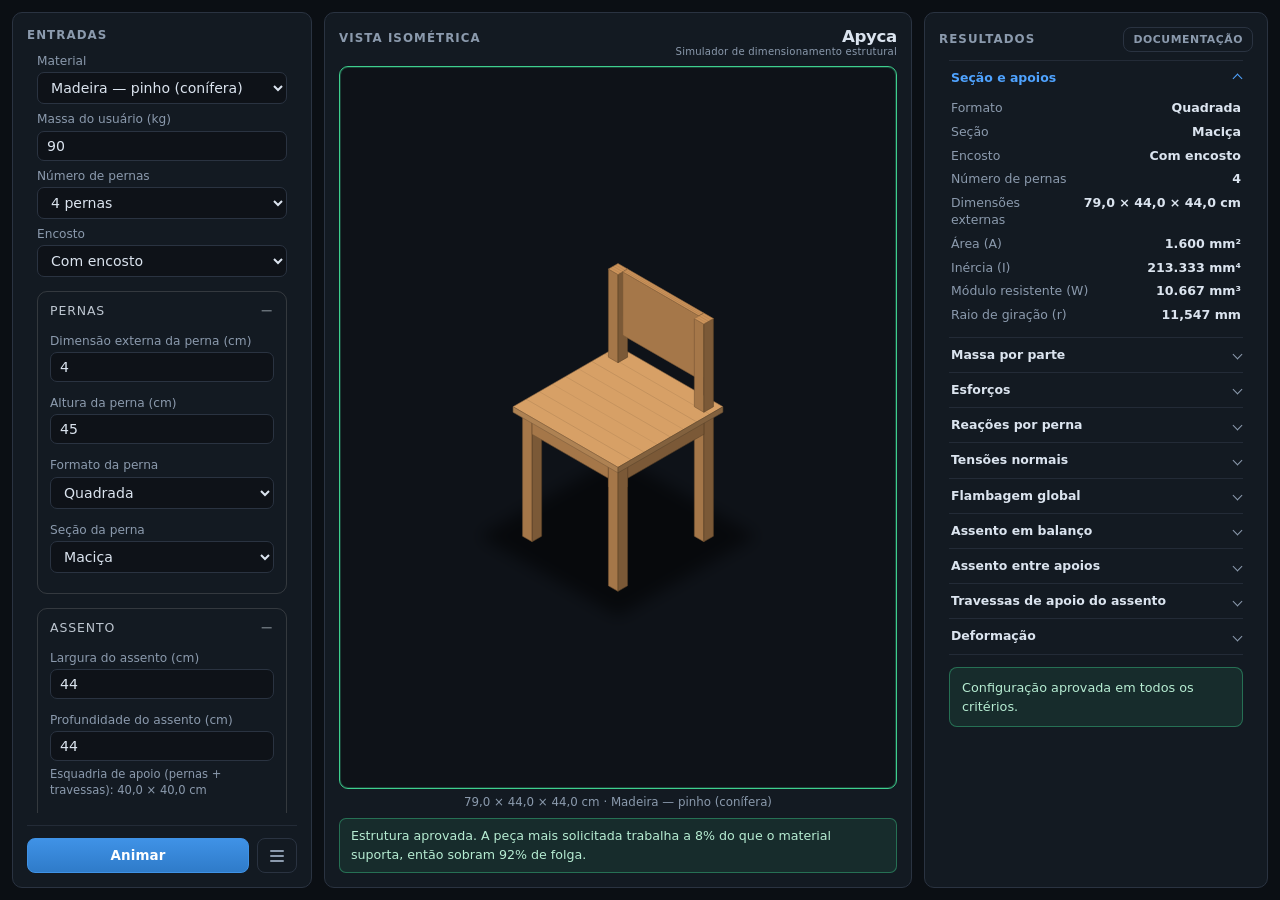
==== commit 4e54cee3: "alteracao de configuracao de assento e incrementacao" ====
--- a/index.html
+++ b/index.html
@@ -92,13 +92,18 @@
           <div class="campo">
             <label for="assento-largura">Largura do assento (cm)</label>
             <input id="assento-largura" name="assento-largura" type="number"
-                   min="20" max="80" step="1" value="44">
+                   min="5" max="120" step="1" value="44"
+                   aria-describedby="dica-assento-esquadria">
           </div>
 
           <div class="campo">
             <label for="assento-profundidade">Profundidade do assento (cm)</label>
             <input id="assento-profundidade" name="assento-profundidade"
-                   type="number" min="20" max="80" step="1" value="44">
+                   type="number" min="5" max="120" step="1" value="44"
+                   aria-describedby="dica-assento-esquadria">
+            <small class="campo__dica" id="dica-assento-esquadria">
+              Esquadria de apoio (pernas + travessas): 40,0 × 40,0 cm
+            </small>
           </div>
 
           <div class="campo">
@@ -108,10 +113,10 @@
           </div>
 
           <!-- Posicao do centro de carga no plano da placa, em percentual de
-               meia dimensao. 0 = centro; +100% = borda direita/tras;
-               -100% = borda esquerda/frente. Percentual, e nao mm, para que
-               100% signifique sempre "na borda", qualquer que seja o
-               tamanho do assento. -->
+               meia dimensao (5% em 5% no controle deslizante) ou em distancia
+               especifica em centimetros no campo numerico logo abaixo.
+               Eixo X: - esquerda | 0 centro | + direita
+               Eixo Y: - fundo (encosto) | 0 centro | + frente -->
           <div class="campo">
             <label for="excent-x">Centro de carga — eixo X</label>
             <div class="deslizante">
@@ -120,8 +125,17 @@
                      aria-describedby="dica-excent-x">
               <output id="saida-excent-x" for="excent-x">centro</output>
             </div>
+            <div class="excent-cm">
+              <label for="excent-x-cm" class="excent-cm__rotulo">Distância específica em X (cm)</label>
+              <div class="excent-cm__linha">
+                <input id="excent-x-cm" name="excent-x-cm" type="number"
+                       min="-22" max="22" step="0.1" value="0"
+                       aria-describedby="dica-excent-x">
+                <span class="excent-cm__direcao" id="direcao-excent-x-cm">0 cm (centro)</span>
+              </div>
+            </div>
             <small class="campo__dica" id="dica-excent-x">
-              −100% borda esquerda · 0 centro · +100% borda direita
+              − esquerda · 0 centro · + direita (limite: ±22,0 cm)
             </small>
           </div>
 
@@ -133,14 +147,60 @@
                      aria-describedby="dica-excent-y">
               <output id="saida-excent-y" for="excent-y">centro</output>
             </div>
+            <div class="excent-cm">
+              <label for="excent-y-cm" class="excent-cm__rotulo">Distância específica em Y (cm)</label>
+              <div class="excent-cm__linha">
+                <input id="excent-y-cm" name="excent-y-cm" type="number"
+                       min="-22" max="22" step="0.1" value="0"
+                       aria-describedby="dica-excent-y">
+                <span class="excent-cm__direcao" id="direcao-excent-y-cm">0 cm (centro)</span>
+              </div>
+            </div>
             <small class="campo__dica" id="dica-excent-y">
-              −100% borda da frente · 0 centro · +100% borda de trás
+              − fundo (encosto) · 0 centro · + frente (limite: ±22,0 cm)
             </small>
           </div>
         </details>
 
         <details class="grupo-campos" id="grupo-travessas">
           <summary>Travessas</summary>
+
+          <div class="campo">
+            <label for="travessa-modo-comprimento">Ajuste de comprimento das travessas</label>
+            <select id="travessa-modo-comprimento" name="travessa-modo-comprimento">
+              <option value="todas" selected>Todas com o mesmo comprimento</option>
+              <option value="frontal-traseira">Alargar/ajustar frontal e traseira (eixo X)</option>
+              <option value="laterais">Alargar/ajustar laterais de cada lado (eixo Y)</option>
+              <option value="independente">Frontal/traseira e laterais separadamente</option>
+            </select>
+          </div>
+
+          <div class="campo" id="grupo-travessa-comp-unico">
+            <label for="travessa-comprimento">Comprimento das travessas (cm)</label>
+            <input id="travessa-comprimento" name="travessa-comprimento"
+                   type="number" min="2" max="100" step="0.5" value="32"
+                   aria-describedby="dica-travessa-esquadria">
+          </div>
+
+          <div class="campo" id="grupo-travessa-comp-x" hidden>
+            <label for="travessa-comprimento-x">Comprimento — frontal e traseira, eixo X (cm)</label>
+            <input id="travessa-comprimento-x" name="travessa-comprimento-x"
+                   type="number" min="2" max="100" step="0.5" value="32"
+                   aria-describedby="dica-travessa-esquadria">
+          </div>
+
+          <div class="campo" id="grupo-travessa-comp-y" hidden>
+            <label for="travessa-comprimento-y">Comprimento — laterais de cada lado, eixo Y (cm)</label>
+            <input id="travessa-comprimento-y" name="travessa-comprimento-y"
+                   type="number" min="2" max="100" step="0.5" value="32"
+                   aria-describedby="dica-travessa-esquadria">
+          </div>
+
+          <div class="campo campo--dica">
+            <small class="campo__dica" id="dica-travessa-esquadria">
+              * Esquadria resultante (pernas + travessas): 40,0 × 40,0 cm
+            </small>
+          </div>
 
           <div class="campo">
             <label for="travessa-largura">Largura da travessa (cm)</label>
--- a/css/style.css
+++ b/css/style.css
@@ -197,15 +197,56 @@
 
 .deslizante output{
   flex:0 0 auto;
-  min-width:68px;
-  padding:3px 6px;
+  min-width:128px;
+  padding:3px 8px;
   border:1px solid var(--borda);
   border-radius:6px;
   background:#0e1218;
   color:var(--texto);
-  font-size:.73rem;
+  font-size:.71rem;
   font-variant-numeric:tabular-nums;
   text-align:center;
+  white-space:nowrap;
+}
+
+/* Entrada numerica de distancia especifica em centimetros abaixo do slider */
+.excent-cm{
+  margin-top:6px;
+  padding:6px 8px;
+  background:rgba(14,18,24,.55);
+  border:1px solid rgba(42,51,65,.75);
+  border-radius:7px;
+}
+
+.excent-cm__rotulo{
+  display:block;
+  margin-bottom:4px;
+  font-size:.71rem;
+  color:var(--fraco);
+}
+
+.excent-cm__linha{
+  display:flex;
+  align-items:center;
+  gap:8px;
+}
+
+.excent-cm__linha input[type="number"]{
+  width:82px;
+  flex:0 0 82px;
+  padding:4px 7px;
+  font-size:.82rem;
+}
+
+.excent-cm__direcao{
+  flex:1 1 auto;
+  min-width:0;
+  font-size:.71rem;
+  color:#c084fc;
+  font-variant-numeric:tabular-nums;
+  white-space:nowrap;
+  overflow:hidden;
+  text-overflow:ellipsis;
 }
 
 /* ==========================================================================
@@ -1622,6 +1663,10 @@
    input, e respiro entre eles. */
 .grupo-campos > .campo{padding:0 12px}
 .grupo-campos .campo + .campo{margin-top:var(--espaco-campo)}
+.grupo-campos > .campo.campo--dica{padding:0 12px 0 20px;margin-top:6px;margin-bottom:16px}
+.grupo-campos > .campo.campo--dica .campo__dica{margin-top:0}
+.grupo-campos .campo.campo--dica + .campo{margin-top:16px}
+.grupo-campos > .campo__dica{padding:0 12px 0 20px;margin-top:6px;margin-bottom:16px}
 .grupo-campos > .campo:first-of-type{padding-top:4px}
 
 /* Fecha a gaveta aberta com um respiro embaixo do último campo. */
@@ -1704,4 +1749,44 @@
     break-after:avoid;
     page-break-after:avoid;
   }
+}
+
+/* A camada cobre o palco inteiro. Exige position:relative em #palco. */
+.camada-joinhas{
+  position:absolute;
+  inset:0;
+  overflow:hidden;
+  pointer-events:none;
+  z-index:5;
+}
+
+.joinha-flutuante{
+  position:absolute;
+  bottom:-8%;
+  display:block;
+  color:var(--ok, #3ecf8e);
+  opacity:0;
+  will-change:transform, opacity;
+  animation-name:joinha-sobe;
+  animation-timing-function:cubic-bezier(.22,.61,.36,1);
+  animation-fill-mode:forwards;
+}
+
+.joinha-flutuante svg{
+  display:block;
+  width:100%;
+  height:100%;
+}
+
+@keyframes joinha-sobe{
+  0%   { opacity:0; transform:translate(0, 0) rotate(0deg) scale(.7) }
+  18%  { opacity:1 }
+  70%  { opacity:1 }
+  100% { opacity:0;
+         transform:translate(var(--deriva, 0), -72vh)
+                   rotate(var(--giro, 0deg)) scale(1) }
+}
+
+@media (prefers-reduced-motion: reduce){
+  .camada-joinhas{display:none}
 }
